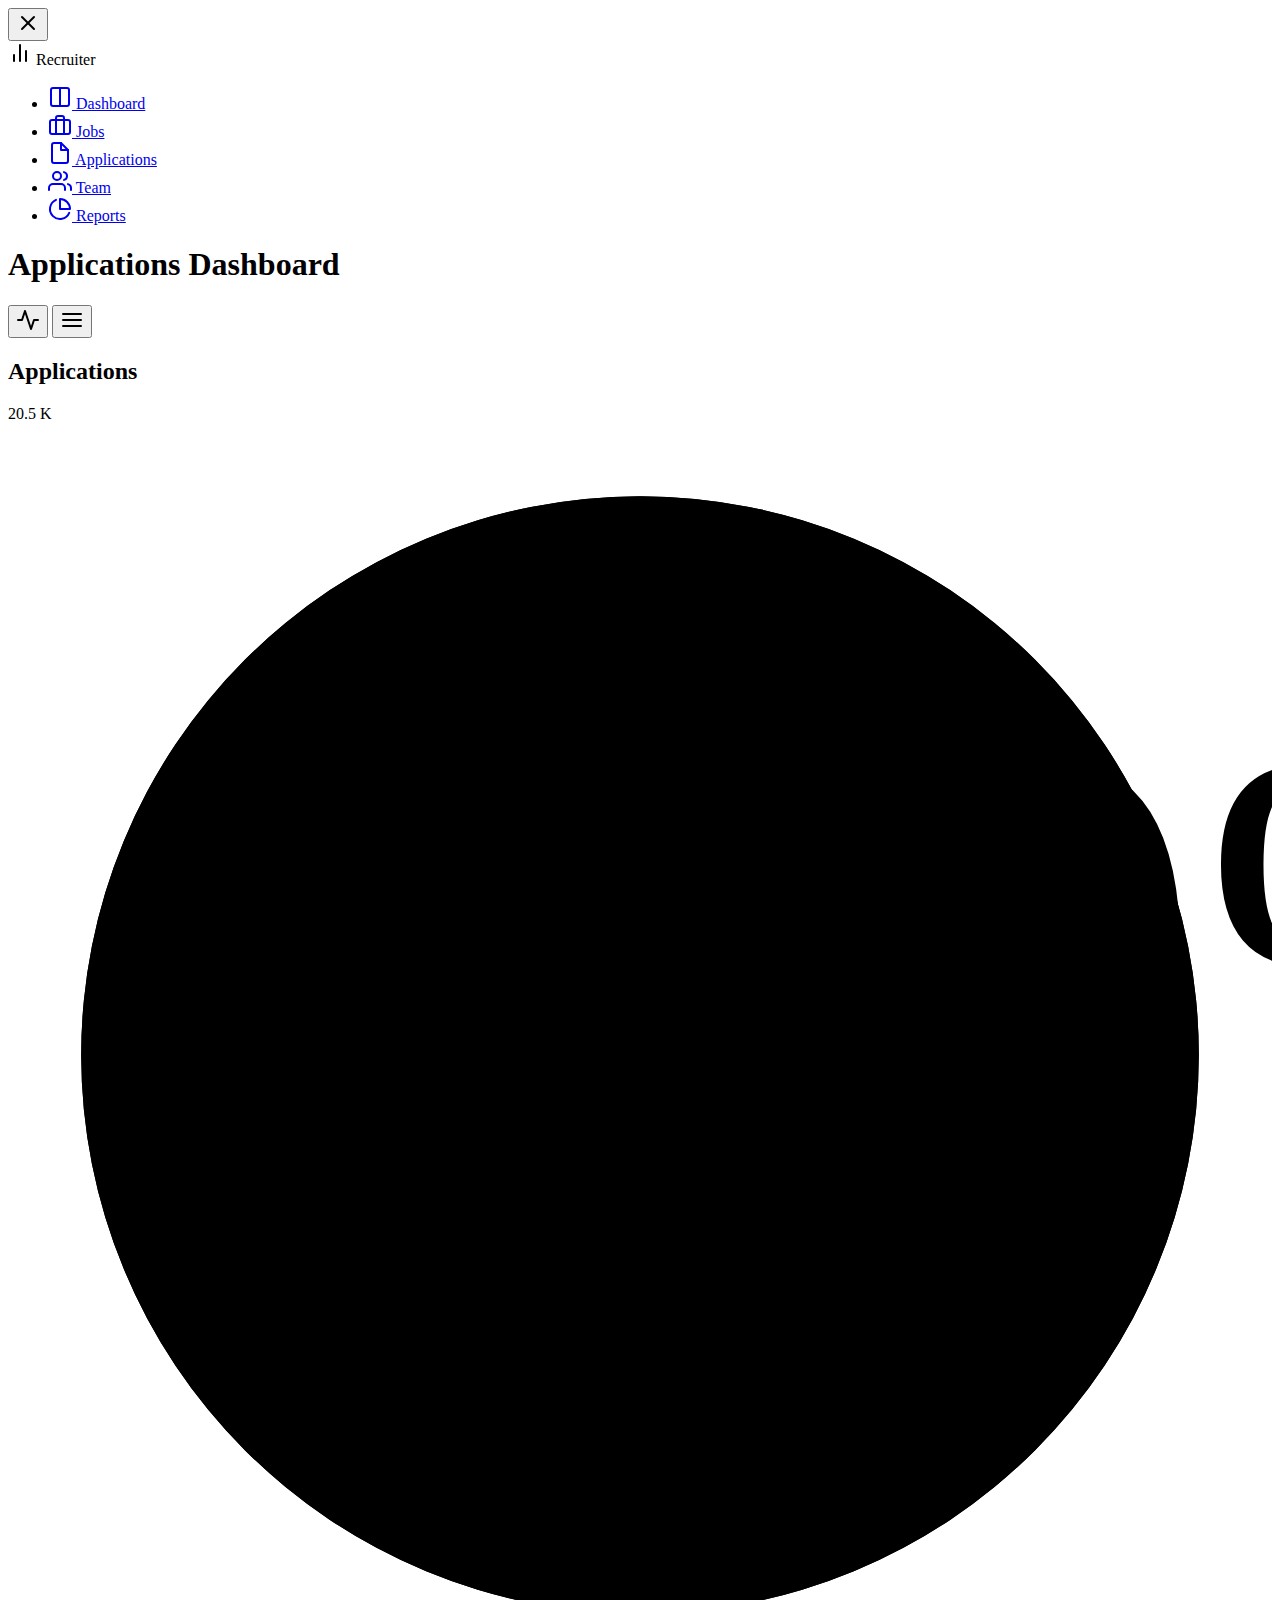
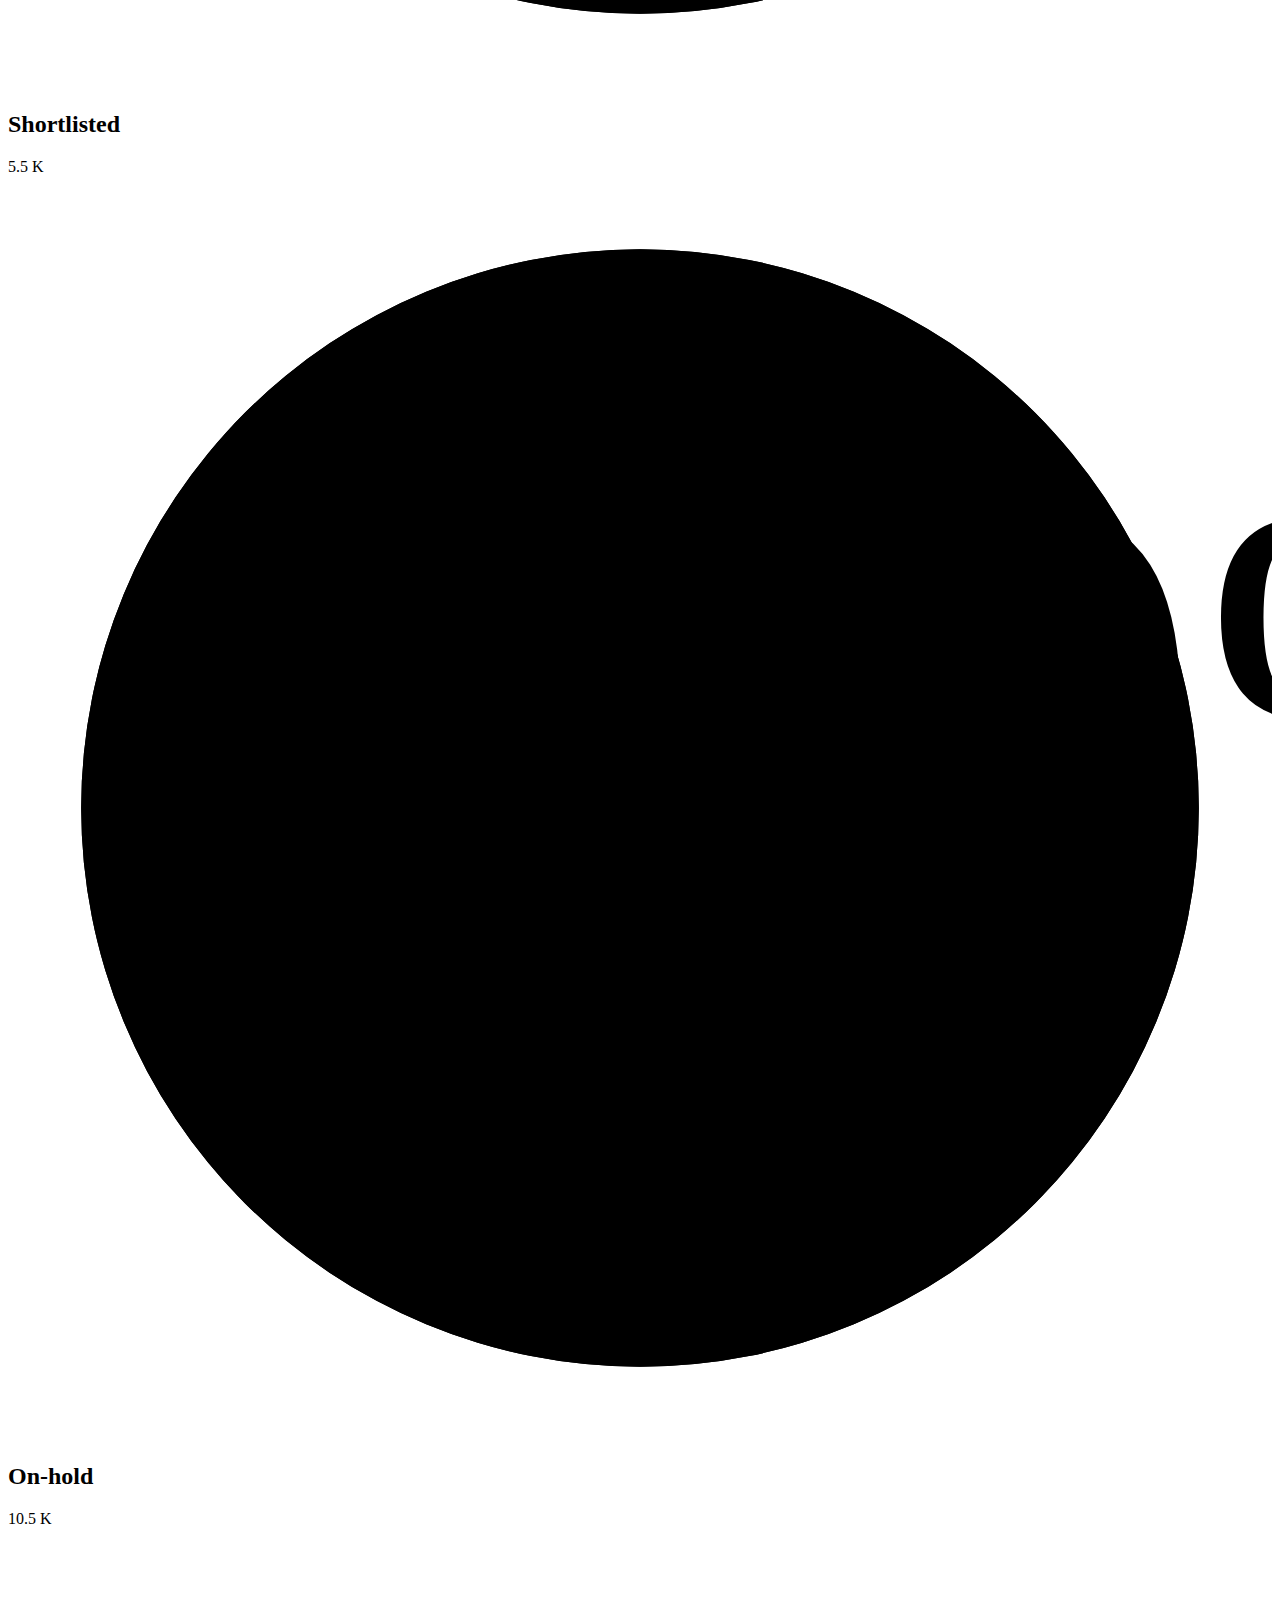
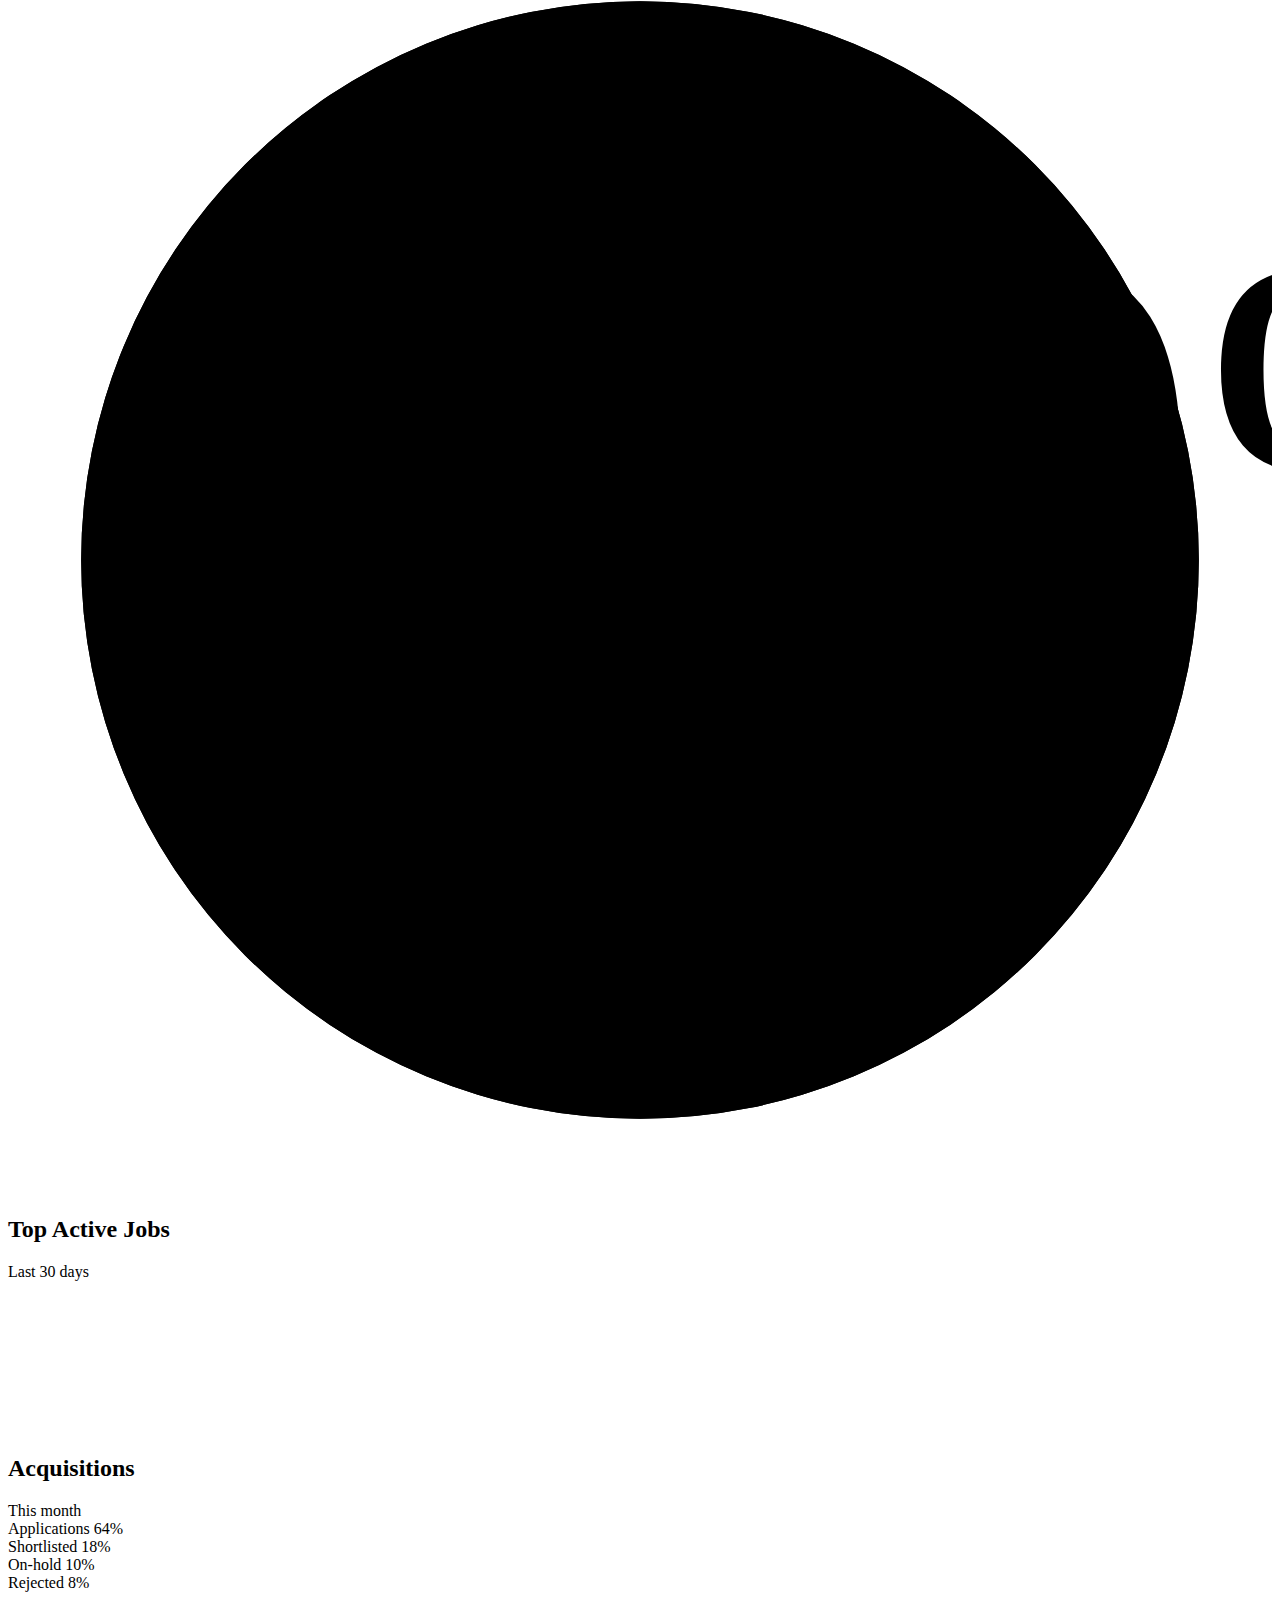
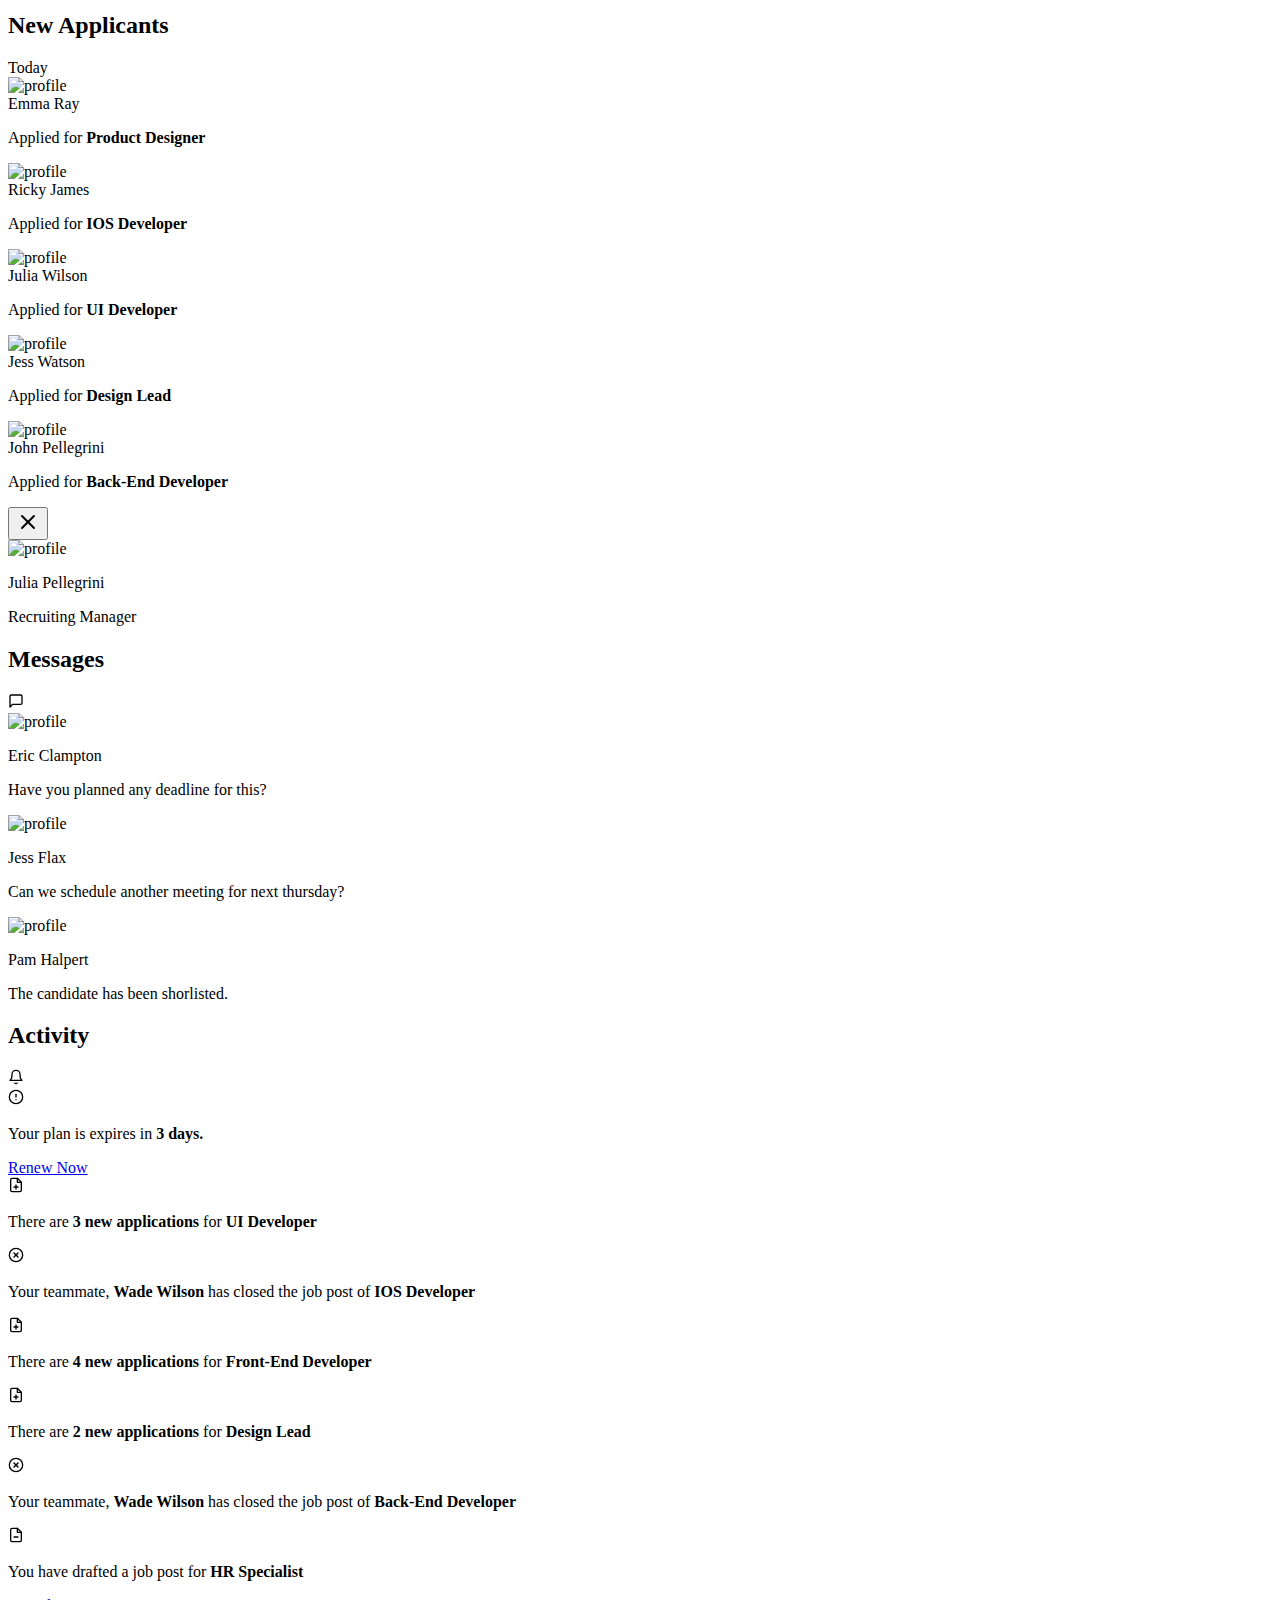
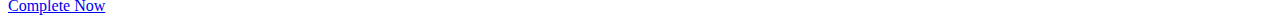
==== src/main/resources/templates/index.html @ bf9ab7d8 "静态测试" ====
<!DOCTYPE html>
<html lang="en" xmlns:th="http://www.w3.org/1999/xhtml">
<head>
  <meta charset="UTF-8">
  <title>CodePen - Job Recruiter Dashboard UI</title>
  <link rel="stylesheet" href="https://cdnjs.cloudflare.com/ajax/libs/normalize/5.0.0/normalize.min.css">
  <link th:href="@{style.css}" rel="stylesheet" type="text/css" />
</head>
<body>
<!-- partial:index.partial.html -->
<div class="app-container">
  <div class="app-left">
    <button class="close-menu">
      <svg xmlns="http://www.w3.org/2000/svg" width="24" height="24" viewBox="0 0 24 24" fill="none" stroke="currentColor" stroke-width="2" stroke-linecap="round" stroke-linejoin="round" class="feather feather-x"><line x1="18" y1="6" x2="6" y2="18"/><line x1="6" y1="6" x2="18" y2="18"/></svg>
    </button>
    <div class="app-logo">
      <svg xmlns="http://www.w3.org/2000/svg" width="24" height="24" viewBox="0 0 24 24" fill="none" stroke="currentColor" stroke-width="2" stroke-linecap="round" stroke-linejoin="round" class="feather feather-bar-chart-2">
        <line x1="18" y1="20" x2="18" y2="10"/>
        <line x1="12" y1="20" x2="12" y2="4"/>
        <line x1="6" y1="20" x2="6" y2="14"/>       </svg>
      <span>Recruiter</span>
    </div>
    <ul class="nav-list">
      <li class="nav-list-item active">
        <a class="nav-list-link" href="#">
          <svg xmlns="http://www.w3.org/2000/svg" width="24" height="24" viewBox="0 0 24 24" fill="none" stroke="currentColor" stroke-width="2" stroke-linecap="round" stroke-linejoin="round" class="feather feather-columns"><path d="M12 3h7a2 2 0 0 1 2 2v14a2 2 0 0 1-2 2h-7m0-18H5a2 2 0 0 0-2 2v14a2 2 0 0 0 2 2h7m0-18v18"/></svg>
          Dashboard
        </a>
      </li>
      <li class="nav-list-item">
        <a class="nav-list-link" href="#">
          <svg xmlns="http://www.w3.org/2000/svg" width="24" height="24" viewBox="0 0 24 24" fill="none" stroke="currentColor" stroke-width="2" stroke-linecap="round" stroke-linejoin="round" class="feather feather-briefcase"><rect x="2" y="7" width="20" height="14" rx="2" ry="2"/><path d="M16 21V5a2 2 0 0 0-2-2h-4a2 2 0 0 0-2 2v16"/></svg>
          Jobs
        </a>
      </li>
      <li class="nav-list-item">
        <a class="nav-list-link" href="#">
          <svg xmlns="http://www.w3.org/2000/svg" width="24" height="24" viewBox="0 0 24 24" fill="none" stroke="currentColor" stroke-width="2" stroke-linecap="round" stroke-linejoin="round" class="feather feather-file"><path d="M13 2H6a2 2 0 0 0-2 2v16a2 2 0 0 0 2 2h12a2 2 0 0 0 2-2V9z"/><polyline points="13 2 13 9 20 9"/></svg>
          Applications
        </a>
      </li>
      <li class="nav-list-item">
        <a class="nav-list-link" href="#">
          <svg xmlns="http://www.w3.org/2000/svg" width="24" height="24" viewBox="0 0 24 24" fill="none" stroke="currentColor" stroke-width="2" stroke-linecap="round" stroke-linejoin="round" class="feather feather-users"><path d="M17 21v-2a4 4 0 0 0-4-4H5a4 4 0 0 0-4 4v2"/><circle cx="9" cy="7" r="4"/><path d="M23 21v-2a4 4 0 0 0-3-3.87"/><path d="M16 3.13a4 4 0 0 1 0 7.75"/></svg>
          Team
        </a>
      </li>
      <li class="nav-list-item">
        <a class="nav-list-link" href="#">
          <svg xmlns="http://www.w3.org/2000/svg" width="24" height="24" viewBox="0 0 24 24" fill="none" stroke="currentColor" stroke-width="2" stroke-linecap="round" stroke-linejoin="round" class="feather feather-pie-chart"><path d="M21.21 15.89A10 10 0 1 1 8 2.83"/><path d="M22 12A10 10 0 0 0 12 2v10z"/></svg>
          Reports
        </a>
      </li>
    </ul>
  </div>
  <div class="app-main">
    <div class="main-header-line">
      <h1>Applications Dashboard</h1>
      <div class="action-buttons">
        <button class="open-right-area">
        <svg xmlns="http://www.w3.org/2000/svg" width="24" height="24" viewBox="0 0 24 24" fill="none" stroke="currentColor" stroke-width="2" stroke-linecap="round" stroke-linejoin="round" class="feather feather-activity"><polyline points="22 12 18 12 15 21 9 3 6 12 2 12"/></svg>
      </button>
      <button class="menu-button">
        <svg xmlns="http://www.w3.org/2000/svg" width="24" height="24" viewBox="0 0 24 24" fill="none" stroke="currentColor" stroke-width="2" stroke-linecap="round" stroke-linejoin="round" class="feather feather-menu"><line x1="3" y1="12" x2="21" y2="12"/><line x1="3" y1="6" x2="21" y2="6"/><line x1="3" y1="18" x2="21" y2="18"/></svg>
      </button>
      </div>
    </div>
    <div class="chart-row three">
      <div class="chart-container-wrapper">
        <div class="chart-container">
          <div class="chart-info-wrapper">
            <h2>Applications</h2>
            <span>20.5 K</span>
          </div>
          <div class="chart-svg">
            <svg viewBox="0 0 36 36" class="circular-chart pink">
      <path class="circle-bg" d="M18 2.0845
          a 15.9155 15.9155 0 0 1 0 31.831
          a 15.9155 15.9155 0 0 1 0 -31.831"></path>
      <path class="circle" stroke-dasharray="30, 100" d="M18 2.0845
          a 15.9155 15.9155 0 0 1 0 31.831
          a 15.9155 15.9155 0 0 1 0 -31.831"></path>
      <text x="18" y="20.35" class="percentage">30%</text>
    </svg>
          </div>
        </div>
      </div>
      <div class="chart-container-wrapper">
        <div class="chart-container">
          <div class="chart-info-wrapper">
            <h2>Shortlisted</h2>
            <span>5.5 K</span>
          </div>
          <div class="chart-svg">
            <svg viewBox="0 0 36 36" class="circular-chart blue">
      <path class="circle-bg" d="M18 2.0845
          a 15.9155 15.9155 0 0 1 0 31.831
          a 15.9155 15.9155 0 0 1 0 -31.831"></path>
      <path class="circle" stroke-dasharray="60, 100" d="M18 2.0845
          a 15.9155 15.9155 0 0 1 0 31.831
          a 15.9155 15.9155 0 0 1 0 -31.831"></path>
      <text x="18" y="20.35" class="percentage">60%</text>
    </svg>
          </div>
        </div>
      </div>
      <div class="chart-container-wrapper">
        <div class="chart-container">
          <div class="chart-info-wrapper">
            <h2>On-hold</h2>
            <span>10.5 K</span>
          </div>
           <div class="chart-svg">
            <svg viewBox="0 0 36 36" class="circular-chart orange">
      <path class="circle-bg" d="M18 2.0845
          a 15.9155 15.9155 0 0 1 0 31.831
          a 15.9155 15.9155 0 0 1 0 -31.831"></path>
      <path class="circle" stroke-dasharray="90, 100" d="M18 2.0845
          a 15.9155 15.9155 0 0 1 0 31.831
          a 15.9155 15.9155 0 0 1 0 -31.831"></path>
      <text x="18" y="20.35" class="percentage">90%</text>
    </svg>
          </div>
        </div>
      </div>
    </div>
    <div class="chart-row two">
      <div class="chart-container-wrapper big">
        <div class="chart-container">
          <div class="chart-container-header">
            <h2>Top Active Jobs</h2>
            <span>Last 30 days</span>
          </div>
          <div class="line-chart">
            <canvas id="chart"></canvas>
          </div>
          <div class="chart-data-details">
            <div class="chart-details-header"></div>
          </div>
        </div>
      </div>
      <div class="chart-container-wrapper small">
        <div class="chart-container">
          <div class="chart-container-header">
            <h2>Acquisitions</h2>
            <span href="#">This month</span>
          </div>
          <div class="acquisitions-bar">
           <span class="bar-progress rejected" style="width:8%;"></span>
            <span class="bar-progress on-hold" style="width:10%;"></span>
            <span class="bar-progress shortlisted" style="width:18%;"></span>
            <span class="bar-progress applications" style="width:64%;"></span>
          </div>
          <div class="progress-bar-info">
            <span class="progress-color applications"></span>
            <span class="progress-type">Applications</span>
            <span class="progress-amount">64%</span>
          </div>
          <div class="progress-bar-info">
            <span class="progress-color shortlisted"></span>
            <span class="progress-type">Shortlisted</span>
            <span class="progress-amount">18%</span>
          </div>
          <div class="progress-bar-info">
            <span class="progress-color on-hold"></span>
            <span class="progress-type">On-hold</span>
            <span class="progress-amount">10%</span>
          </div>
          <div class="progress-bar-info">
            <span class="progress-color rejected"></span>
            <span class="progress-type">Rejected</span>
            <span class="progress-amount">8%</span>
          </div>
        </div>
        <div class="chart-container applicants">
          <div class="chart-container-header">
            <h2>New Applicants</h2>
            <span>Today</span>
          </div>
          <div class="applicant-line">
            <img src="https://images.unsplash.com/photo-1587628604439-3b9a0aa7a163?ixid=MXwxMjA3fDB8MHxzZWFyY2h8MjB8fHdvbWFufGVufDB8fDB8&ixlib=rb-1.2.1&auto=format&fit=crop&w=900&q=60" alt="profile">
            <div class="applicant-info">
              <span>Emma Ray</span>
              <p>Applied for <strong>Product Designer</strong></p>
            </div>
          </div>
          <div class="applicant-line">
            <img src="https://images.unsplash.com/photo-1583195764036-6dc248ac07d9?ixid=MXwxMjA3fDB8MHxwaG90by1wYWdlfHx8fGVufDB8fHw%3D&ixlib=rb-1.2.1&auto=format&fit=crop&w=2555&q=80" alt="profile">
            <div class="applicant-info">
              <span>Ricky James</span>
              <p>Applied for <strong>IOS Developer</strong></p>
            </div>
          </div>
          <div class="applicant-line">
            <img src="https://images.unsplash.com/photo-1450297350677-623de575f31c?ixid=MXwxMjA3fDB8MHxzZWFyY2h8MzV8fHdvbWFufGVufDB8fDB8&ixlib=rb-1.2.1&auto=format&fit=crop&w=900&q=60" alt="profile">
            <div class="applicant-info">
              <span>Julia Wilson</span>
              <p>Applied for <strong>UI Developer</strong></p>
            </div>
          </div>
          <div class="applicant-line">
            <img src="https://images.unsplash.com/photo-1596815064285-45ed8a9c0463?ixid=MXwxMjA3fDB8MHxwaG90by1wYWdlfHx8fGVufDB8fHw%3D&ixlib=rb-1.2.1&auto=format&fit=crop&w=1215&q=80" alt="profile">
            <div class="applicant-info">
              <span>Jess Watson</span>
              <p>Applied for <strong>Design Lead</strong></p>
            </div>
          </div>
          <div class="applicant-line">
            <img src="https://images.unsplash.com/photo-1543965170-4c01a586684e?ixid=MXwxMjA3fDB8MHxwaG90by1wYWdlfHx8fGVufDB8fHw%3D&ixlib=rb-1.2.1&auto=format&fit=crop&w=2232&q=80" alt="profile">
            <div class="applicant-info">
              <span>John Pellegrini</span>
              <p>Applied for <strong>Back-End Developer</strong></p>
            </div>
          </div>
        </div>
      </div>
    </div>
  </div>
  <div class="app-right">
    <button class="close-right">
      <svg xmlns="http://www.w3.org/2000/svg" width="24" height="24" viewBox="0 0 24 24" fill="none" stroke="currentColor" stroke-width="2" stroke-linecap="round" stroke-linejoin="round" class="feather feather-x"><line x1="18" y1="6" x2="6" y2="18"/><line x1="6" y1="6" x2="18" y2="18"/></svg>
    </button>
    <div class="profile-box">
      <div class="profile-photo-wrapper">
        <img src="https://images.unsplash.com/photo-1551292831-023188e78222?ixid=MXwxMjA3fDB8MHxzZWFyY2h8MTE0fHxwb3J0cmFpdHxlbnwwfDB8MHw%3D&ixlib=rb-1.2.1&auto=format&fit=crop&w=900&q=60" alt="profile">
      </div>
      <p class="profile-text">Julia Pellegrini</p>
       <p class="profile-subtext">Recruiting Manager</p>
    </div>
    <div class="app-right-content">
      <div class="app-right-section">
      <div class="app-right-section-header">
        <h2>Messages</h2>
        <span class="notification-active">
          <svg xmlns="http://www.w3.org/2000/svg" width="16" height="16" viewBox="0 0 24 24" fill="none" stroke="currentColor" stroke-width="2" stroke-linecap="round" stroke-linejoin="round" class="feather feather-message-square"><path d="M21 15a2 2 0 0 1-2 2H7l-4 4V5a2 2 0 0 1 2-2h14a2 2 0 0 1 2 2z"/></svg>
        </span>
      </div>
      <div class="message-line">
        <img src="https://images.unsplash.com/photo-1562159278-1253a58da141?ixid=MXwxMjA3fDB8MHxzZWFyY2h8MzB8fHBvcnRyYWl0JTIwbWFufGVufDB8MHwwfA%3D%3D&ixlib=rb-1.2.1&auto=format&fit=crop&w=900&q=60" alt="profile">
        <div class="message-text-wrapper">
          <p class="message-text">Eric Clampton</p>
          <p class="message-subtext">Have you planned any deadline for this?</p>
        </div>
      </div>
      <div class="message-line">
        <img src="https://images.unsplash.com/photo-1604004555489-723a93d6ce74?ixlib=rb-1.2.1&ixid=MXwxMjA3fDB8MHxwaG90by1wYWdlfHx8fGVufDB8fHw%3D&auto=format&fit=crop&w=934&q=80" alt="profile">
        <div class="message-text-wrapper">
          <p class="message-text">Jess Flax</p>
          <p class="message-subtext">Can we schedule another meeting for next thursday?</p>
        </div>
      </div>
      <div class="message-line">
        <img src="https://images.unsplash.com/photo-1438761681033-6461ffad8d80?ixid=MXwxMjA3fDB8MHxwaG90by1wYWdlfHx8fGVufDB8fHw%3D&ixlib=rb-1.2.1&auto=format&fit=crop&w=2250&q=80" alt="profile">
        <div class="message-text-wrapper">
          <p class="message-text">Pam Halpert</p>
          <p class="message-subtext">The candidate has been shorlisted.</p>
        </div>
      </div>
    </div>
    <div class="app-right-section">
      <div class="app-right-section-header">
        <h2>Activity</h2>
        <span class="notification-active">
          <svg xmlns="http://www.w3.org/2000/svg" width="16" height="16" viewBox="0 0 24 24" fill="none" stroke="currentColor" stroke-width="2" stroke-linecap="round" stroke-linejoin="round" class="feather feather-bell"><path d="M18 8A6 6 0 0 0 6 8c0 7-3 9-3 9h18s-3-2-3-9"/><path d="M13.73 21a2 2 0 0 1-3.46 0"/></svg>
        </span>
      </div>
      <div class="activity-line">
        <span class="activity-icon warning">
          <svg xmlns="http://www.w3.org/2000/svg" width="16" height="16" viewBox="0 0 24 24" fill="none" stroke="currentColor" stroke-width="2" stroke-linecap="round" stroke-linejoin="round" class="feather feather-alert-circle"><circle cx="12" cy="12" r="10"/><line x1="12" y1="8" x2="12" y2="12"/><line x1="12" y1="16" x2="12.01" y2="16"/></svg>
        </span>
        <div class="activity-text-wrapper">
          <p class="activity-text">Your plan is expires in <strong>3 days.</strong></p>
           <a class="activity-link" href="#">Renew Now</a>
        </div>
      </div>
      <div class="activity-line">
        <span class="activity-icon applicant">
          <svg xmlns="http://www.w3.org/2000/svg" width="16" height="16" viewBox="0 0 24 24" fill="none" stroke="currentColor" stroke-width="2" stroke-linecap="round" stroke-linejoin="round" class="feather feather-file-plus"><path d="M14 2H6a2 2 0 0 0-2 2v16a2 2 0 0 0 2 2h12a2 2 0 0 0 2-2V8z"/><polyline points="14 2 14 8 20 8"/><line x1="12" y1="18" x2="12" y2="12"/><line x1="9" y1="15" x2="15" y2="15"/></svg>
        </span>
        <div class="activity-text-wrapper">
          <p class="activity-text">There are <strong>3 new applications</strong> for <strong>UI Developer</strong></p>
        </div>
      </div>
      <div class="activity-line">
        <span class="activity-icon close">
          <svg xmlns="http://www.w3.org/2000/svg" width="16" height="16" viewBox="0 0 24 24" fill="none" stroke="currentColor" stroke-width="2" stroke-linecap="round" stroke-linejoin="round" class="feather feather-x-circle"><circle cx="12" cy="12" r="10"/><line x1="15" y1="9" x2="9" y2="15"/><line x1="9" y1="9" x2="15" y2="15"/></svg>
        </span>
        <div class="activity-text-wrapper">
          <p class="activity-text">Your teammate, <strong>Wade Wilson</strong> has closed the job post of <strong>IOS Developer</strong></p>
        </div>
      </div>
      <div class="activity-line">
        <span class="activity-icon applicant">
          <svg xmlns="http://www.w3.org/2000/svg" width="16" height="16" viewBox="0 0 24 24" fill="none" stroke="currentColor" stroke-width="2" stroke-linecap="round" stroke-linejoin="round" class="feather feather-file-plus"><path d="M14 2H6a2 2 0 0 0-2 2v16a2 2 0 0 0 2 2h12a2 2 0 0 0 2-2V8z"/><polyline points="14 2 14 8 20 8"/><line x1="12" y1="18" x2="12" y2="12"/><line x1="9" y1="15" x2="15" y2="15"/></svg>
        </span>
        <div class="activity-text-wrapper">
          <p class="activity-text">There are <strong>4 new applications</strong> for <strong>Front-End Developer</strong></p>
        </div>
      </div>
      <div class="activity-line">
        <span class="activity-icon applicant">
          <svg xmlns="http://www.w3.org/2000/svg" width="16" height="16" viewBox="0 0 24 24" fill="none" stroke="currentColor" stroke-width="2" stroke-linecap="round" stroke-linejoin="round" class="feather feather-file-plus"><path d="M14 2H6a2 2 0 0 0-2 2v16a2 2 0 0 0 2 2h12a2 2 0 0 0 2-2V8z"/><polyline points="14 2 14 8 20 8"/><line x1="12" y1="18" x2="12" y2="12"/><line x1="9" y1="15" x2="15" y2="15"/></svg>
        </span>
        <div class="activity-text-wrapper">
          <p class="activity-text">There are <strong>2 new applications</strong> for <strong>Design Lead</strong></p>
        </div>
      </div>
      <div class="activity-line">
        <span class="activity-icon close">
          <svg xmlns="http://www.w3.org/2000/svg" width="16" height="16" viewBox="0 0 24 24" fill="none" stroke="currentColor" stroke-width="2" stroke-linecap="round" stroke-linejoin="round" class="feather feather-x-circle"><circle cx="12" cy="12" r="10"/><line x1="15" y1="9" x2="9" y2="15"/><line x1="9" y1="9" x2="15" y2="15"/></svg>
        </span>
        <div class="activity-text-wrapper">
          <p class="activity-text">Your teammate, <strong>Wade Wilson</strong> has closed the job post of <strong>Back-End Developer</strong></p>
        </div>
      </div>
      <div class="activity-line">
        <span class="activity-icon draft">
          <svg xmlns="http://www.w3.org/2000/svg" width="16" height="16" viewBox="0 0 24 24" fill="none" stroke="currentColor" stroke-width="2" stroke-linecap="round" stroke-linejoin="round" class="feather feather-file-minus"><path d="M14 2H6a2 2 0 0 0-2 2v16a2 2 0 0 0 2 2h12a2 2 0 0 0 2-2V8z"/><polyline points="14 2 14 8 20 8"/><line x1="9" y1="15" x2="15" y2="15"/></svg>
        </span>
        <div class="activity-text-wrapper">
          <p class="activity-text">You have drafted a job post for <strong>HR Specialist</strong></p>
          <a href="#" class="activity-link">Complete Now</a>
        </div>
      </div>
    </div>
    </div>
  </div>
</div>
<!-- partial -->
  <script src='https://cdnjs.cloudflare.com/ajax/libs/Chart.js/2.9.4/Chart.min.js'></script>
  <script type="text/javascript"  th:src="@{script.js}"></script>


</body>
</html>
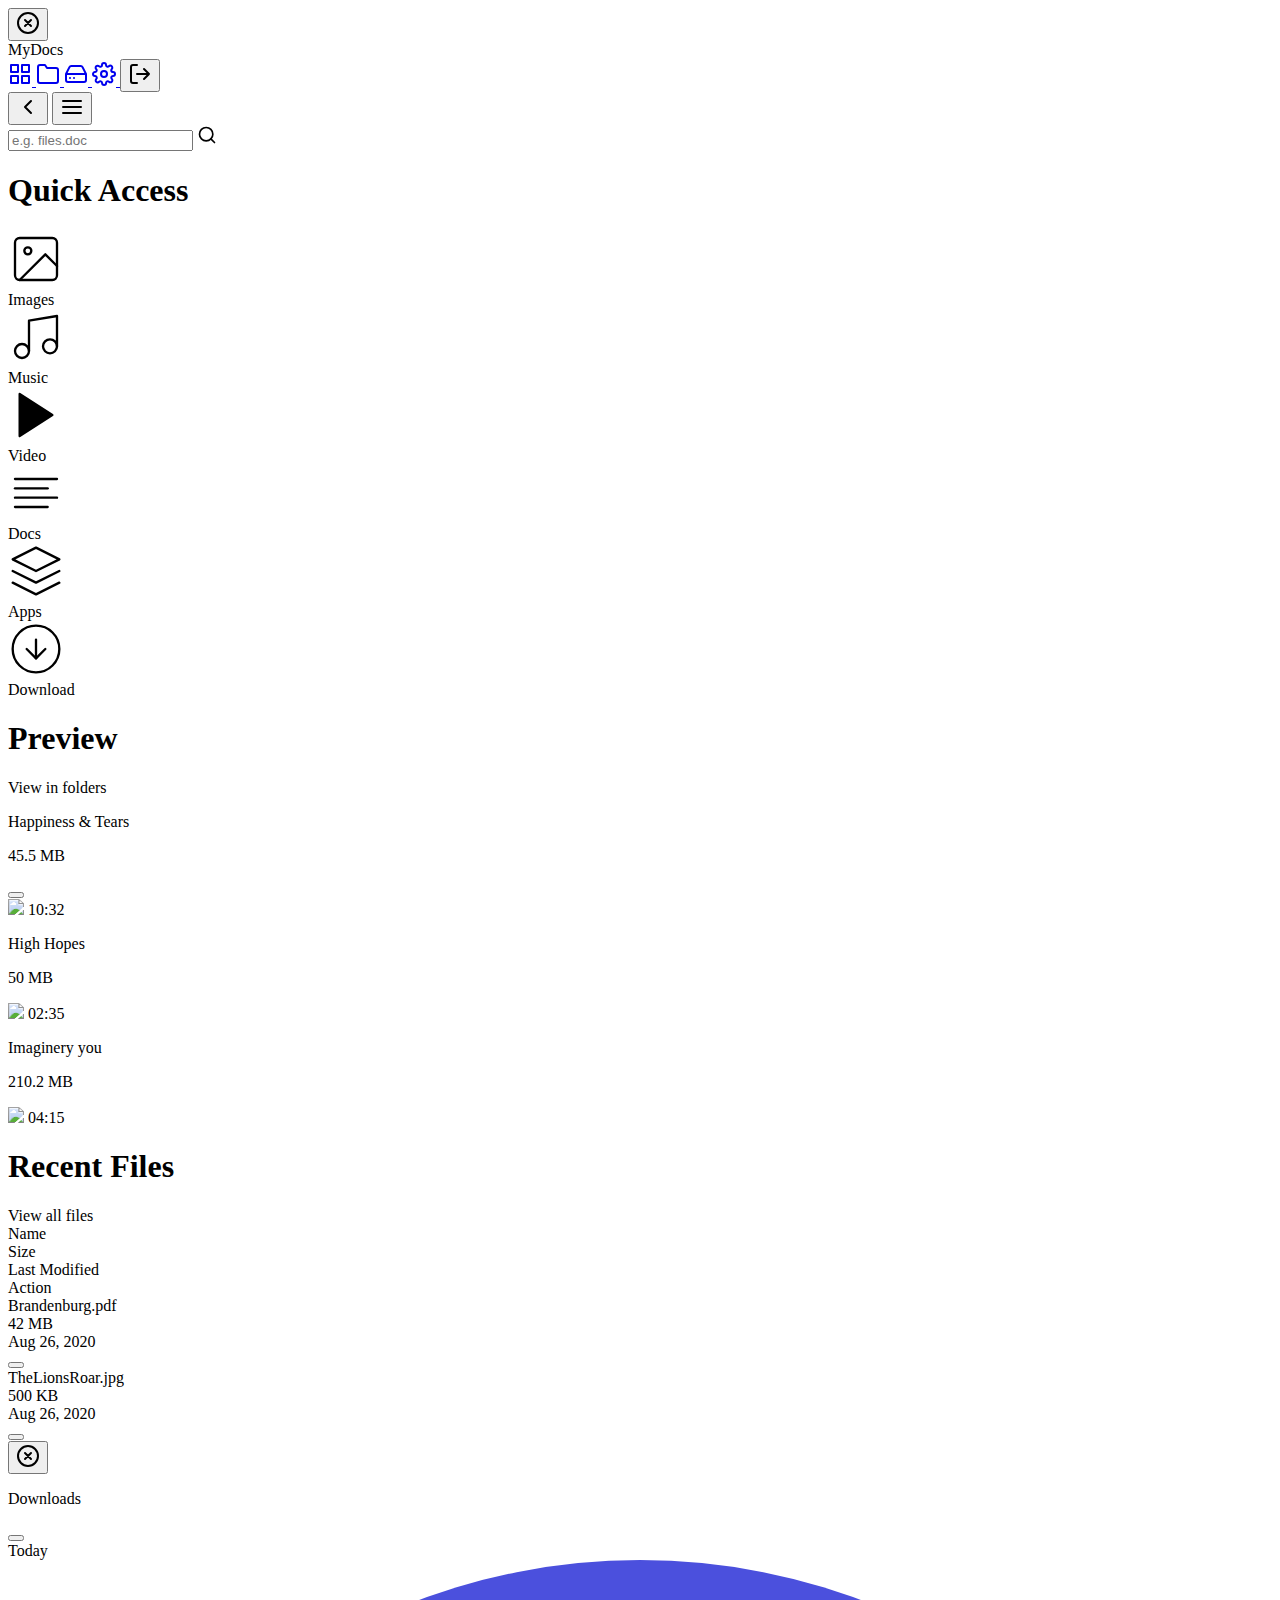
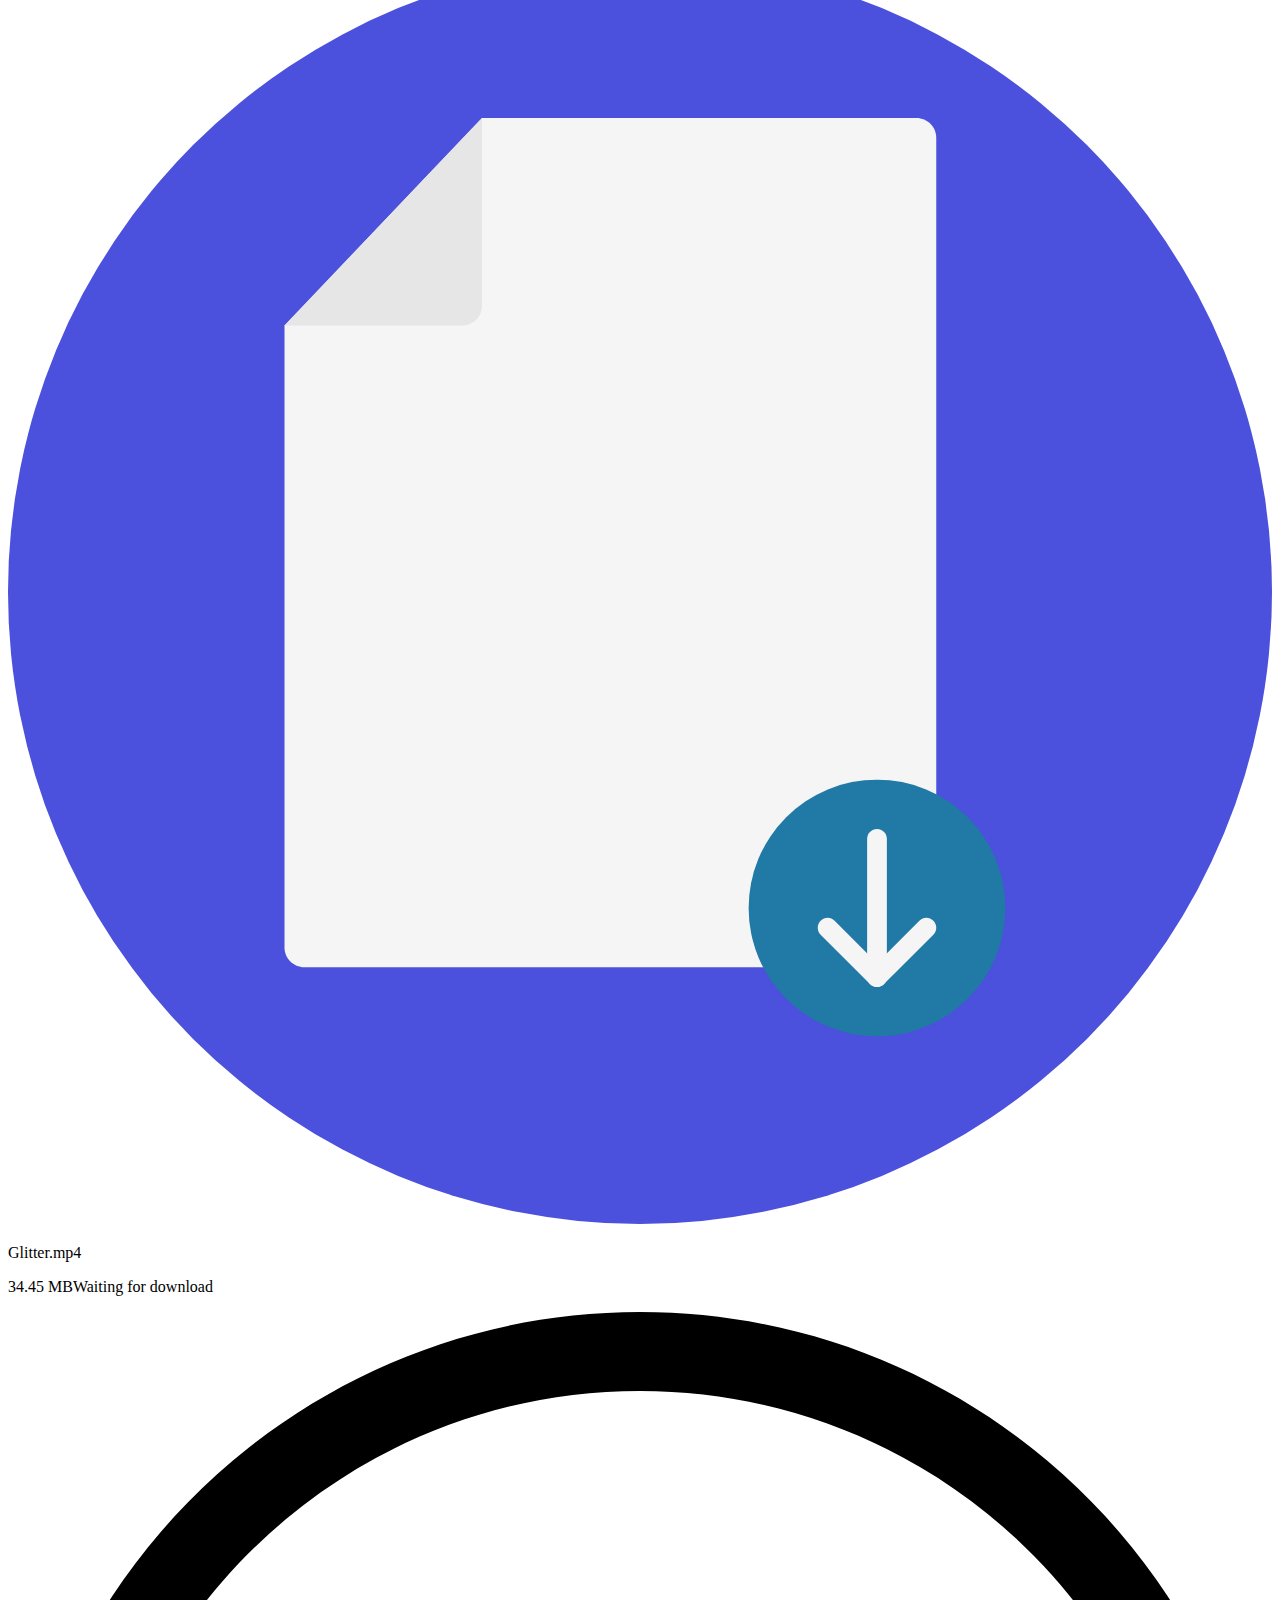
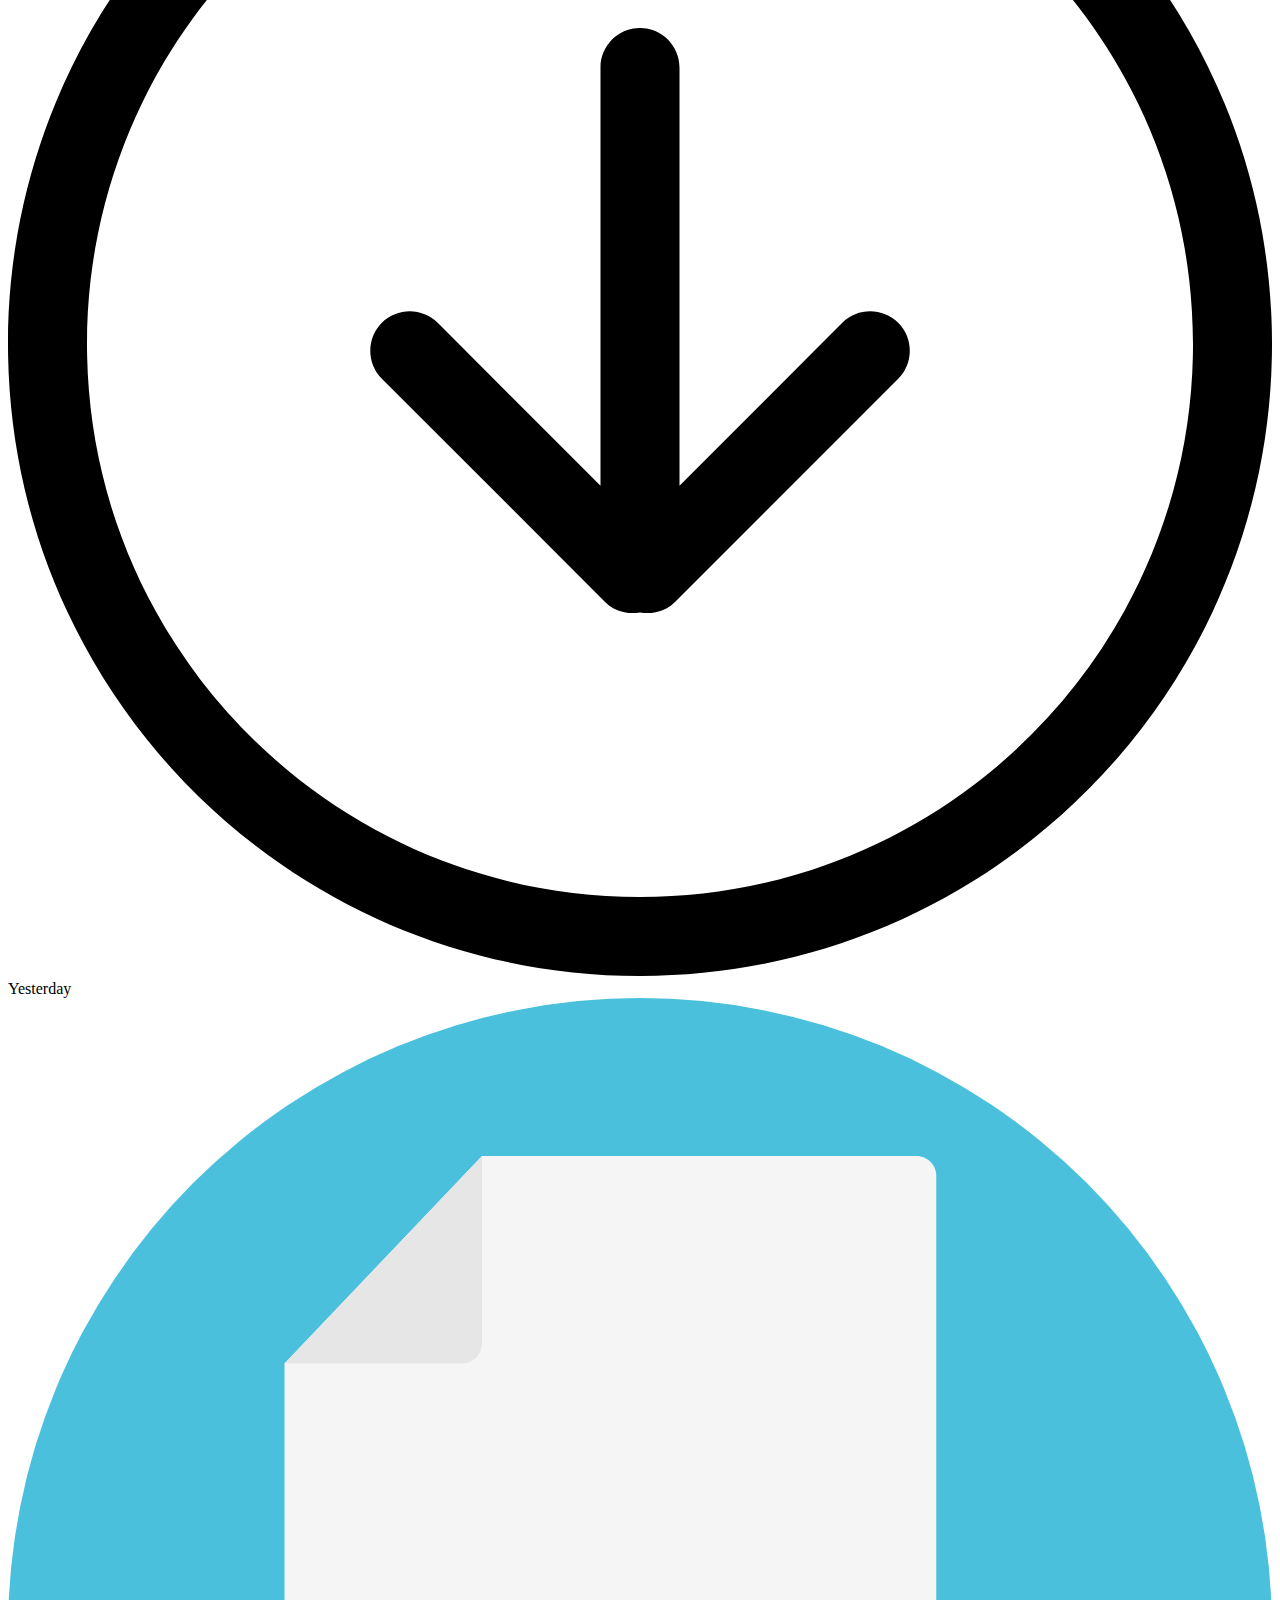
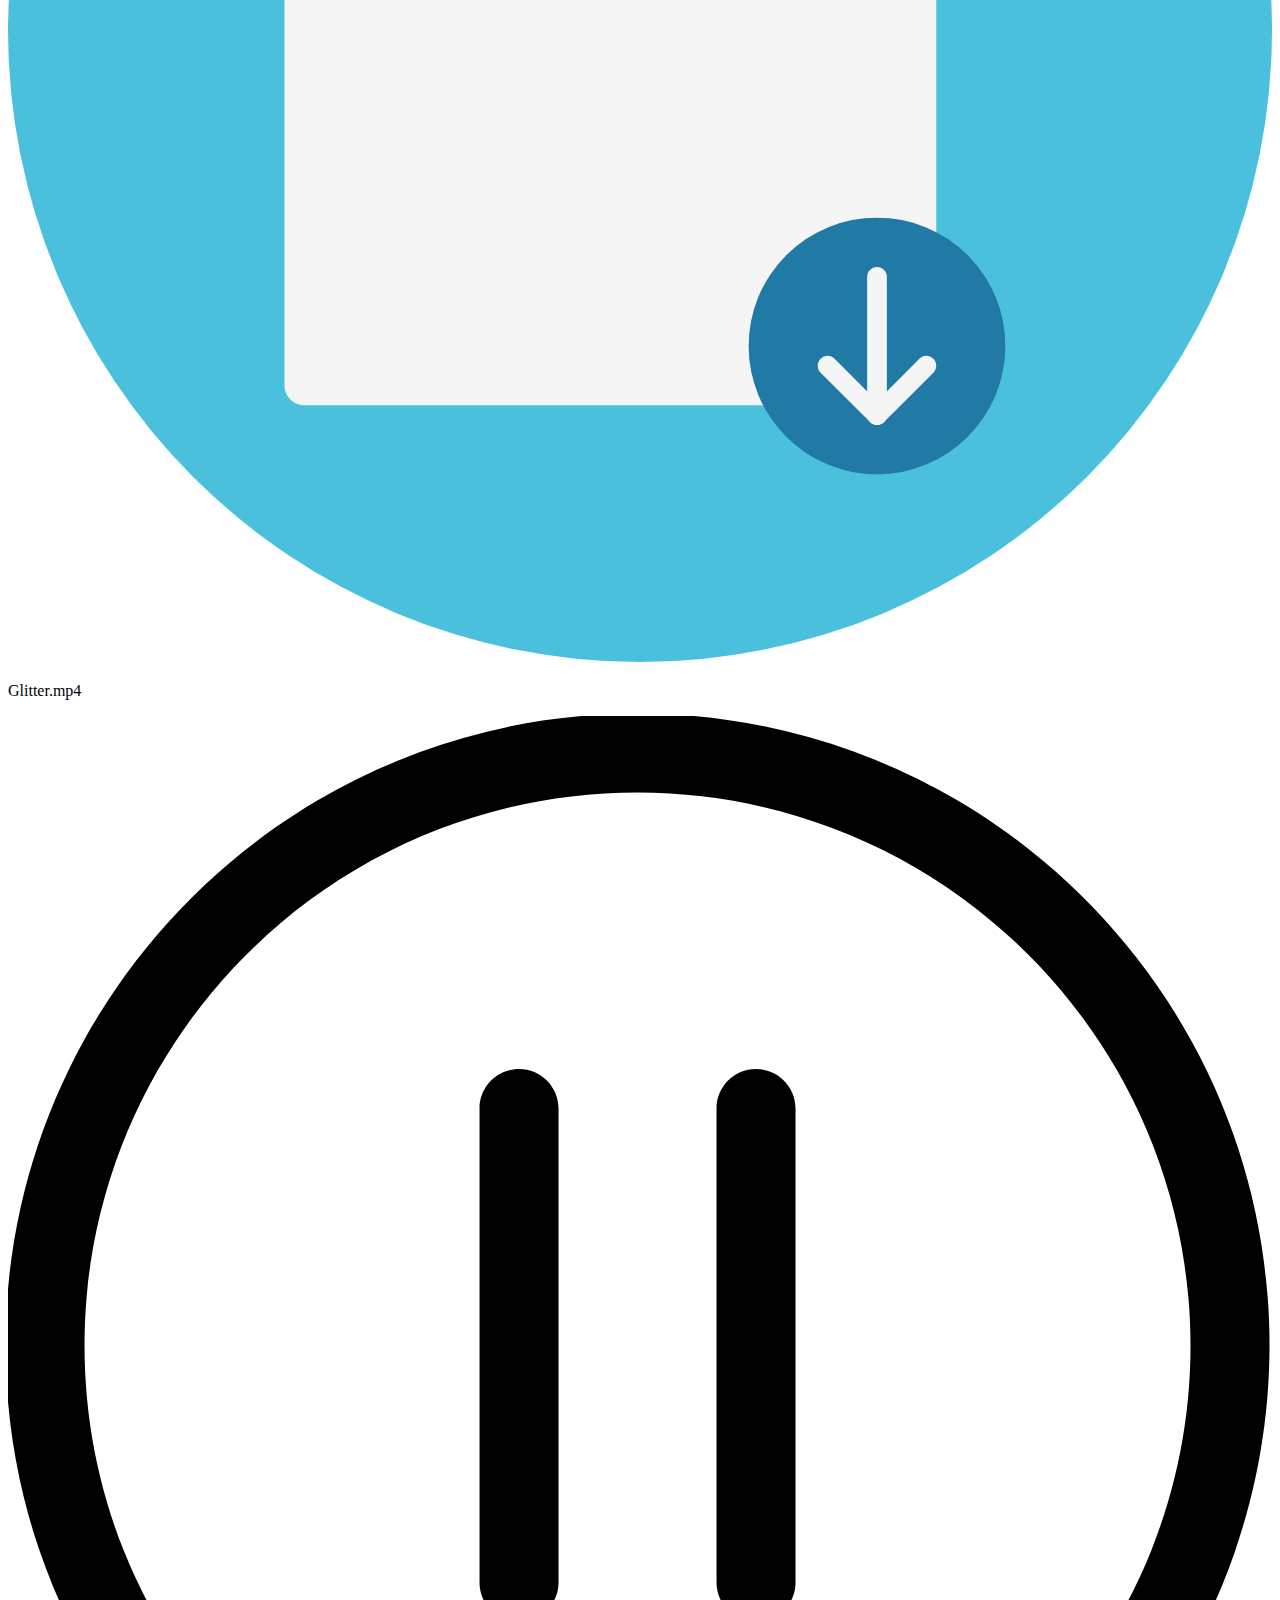
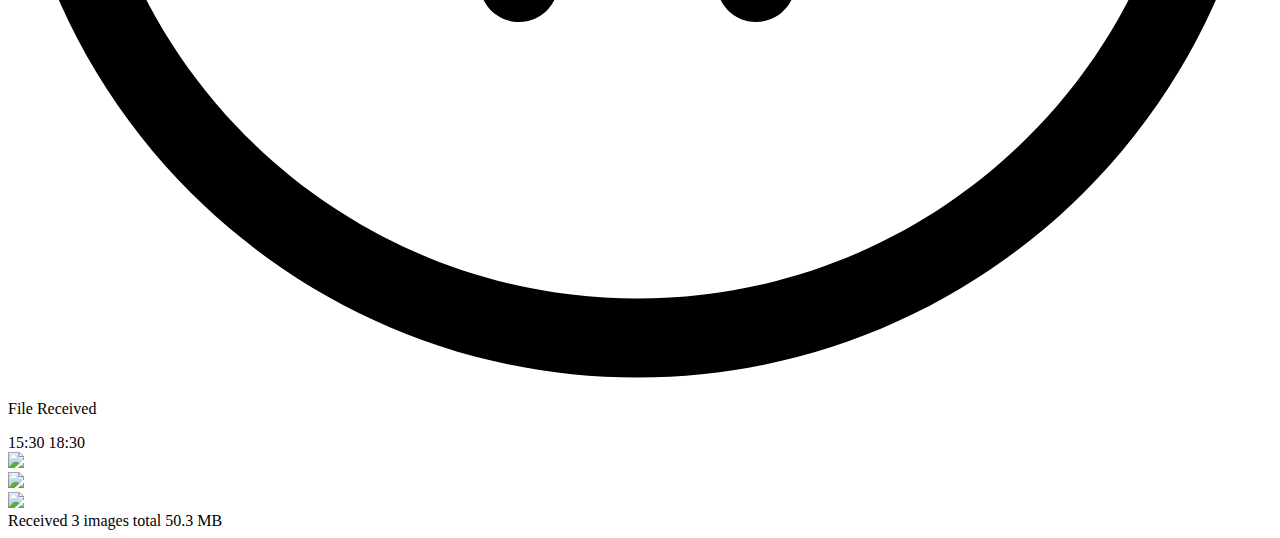
==== commit a11b71a5: "静态测试" ====
--- a/src/main/resources/templates/index.html
+++ b/src/main/resources/templates/index.html
@@ -3,331 +3,320 @@
 <head>
   <meta charset="UTF-8">
   <title>CodePen - Job Recruiter Dashboard UI</title>
-  <link rel="stylesheet" href="https://cdnjs.cloudflare.com/ajax/libs/normalize/5.0.0/normalize.min.css">
+  <link th:href="@{css/normalize.css}" rel="stylesheet" type="text/css" />
   <link th:href="@{style.css}" rel="stylesheet" type="text/css" />
+  <meta name="viewport" content="width=device-width, initial-scale=1" />
 </head>
 <body>
 <!-- partial:index.partial.html -->
 <div class="app-container">
-  <div class="app-left">
-    <button class="close-menu">
-      <svg xmlns="http://www.w3.org/2000/svg" width="24" height="24" viewBox="0 0 24 24" fill="none" stroke="currentColor" stroke-width="2" stroke-linecap="round" stroke-linejoin="round" class="feather feather-x"><line x1="18" y1="6" x2="6" y2="18"/><line x1="6" y1="6" x2="18" y2="18"/></svg>
-    </button>
-    <div class="app-logo">
-      <svg xmlns="http://www.w3.org/2000/svg" width="24" height="24" viewBox="0 0 24 24" fill="none" stroke="currentColor" stroke-width="2" stroke-linecap="round" stroke-linejoin="round" class="feather feather-bar-chart-2">
-        <line x1="18" y1="20" x2="18" y2="10"/>
-        <line x1="12" y1="20" x2="12" y2="4"/>
-        <line x1="6" y1="20" x2="6" y2="14"/>       </svg>
-      <span>Recruiter</span>
-    </div>
-    <ul class="nav-list">
-      <li class="nav-list-item active">
-        <a class="nav-list-link" href="#">
-          <svg xmlns="http://www.w3.org/2000/svg" width="24" height="24" viewBox="0 0 24 24" fill="none" stroke="currentColor" stroke-width="2" stroke-linecap="round" stroke-linejoin="round" class="feather feather-columns"><path d="M12 3h7a2 2 0 0 1 2 2v14a2 2 0 0 1-2 2h-7m0-18H5a2 2 0 0 0-2 2v14a2 2 0 0 0 2 2h7m0-18v18"/></svg>
-          Dashboard
+  <div class="left-area">
+    <button class="btn-close-left">
+      <svg xmlns="http://www.w3.org/2000/svg" width="24" height="24" fill="none" stroke="currentColor" stroke-linecap="round" stroke-linejoin="round" stroke-width="2" class="feather feather-x-circle" viewBox="0 0 24 24">
+        <defs/>
+        <circle cx="12" cy="12" r="10"/>
+        <path d="M15 9l-6 6M9 9l6 6"/>
+      </svg>
+    </button>
+    <div class="app-name">MyDocs</div>
+    <a href="#" class="item-link active" id="pageLink">
+      <svg xmlns="http://www.w3.org/2000/svg" width="24" height="24" fill="none" stroke="currentColor" stroke-linecap="round" stroke-linejoin="round" stroke-width="2" class="feather feather-grid" viewBox="0 0 24 24">
+        <defs />
+        <path d="M3 3h7v7H3zM14 3h7v7h-7zM14 14h7v7h-7zM3 14h7v7H3z" />
+      </svg>
+    </a>
+    <a href="#" class="item-link" id="pageLink1">
+      <svg xmlns="http://www.w3.org/2000/svg" width="24" height="24" fill="none" stroke="currentColor" stroke-linecap="round" stroke-linejoin="round" stroke-width="2" class="feather feather-folder" viewBox="0 0 24 24">
+        <defs />
+        <path d="M22 19a2 2 0 01-2 2H4a2 2 0 01-2-2V5a2 2 0 012-2h5l2 3h9a2 2 0 012 2z" />
+      </svg>
+    </a>
+    <a href="#" class="item-link" id="pageLink2">
+      <svg xmlns="http://www.w3.org/2000/svg" width="24" height="24" fill="none" stroke="currentColor" stroke-linecap="round" stroke-linejoin="round" stroke-width="2" class="feather feather-hard-drive" viewBox="0 0 24 24">
+        <defs />
+        <path d="M22 12H2M5.45 5.11L2 12v6a2 2 0 002 2h16a2 2 0 002-2v-6l-3.45-6.89A2 2 0 0016.76 4H7.24a2 2 0 00-1.79 1.11zM6 16h.01M10 16h.01" />
+      </svg>
+    </a>
+    <a href="#" class="item-link" id="pageLink3">
+      <svg xmlns="http://www.w3.org/2000/svg" width="24" height="24" fill="none" stroke="currentColor" stroke-linecap="round" stroke-linejoin="round" stroke-width="2" class="feather feather-settings" viewBox="0 0 24 24">
+        <defs />
+        <circle cx="12" cy="12" r="3" />
+        <path d="M19.4 15a1.65 1.65 0 00.33 1.82l.06.06a2 2 0 010 2.83 2 2 0 01-2.83 0l-.06-.06a1.65 1.65 0 00-1.82-.33 1.65 1.65 0 00-1 1.51V21a2 2 0 01-2 2 2 2 0 01-2-2v-.09A1.65 1.65 0 009 19.4a1.65 1.65 0 00-1.82.33l-.06.06a2 2 0 01-2.83 0 2 2 0 010-2.83l.06-.06a1.65 1.65 0 00.33-1.82 1.65 1.65 0 00-1.51-1H3a2 2 0 01-2-2 2 2 0 012-2h.09A1.65 1.65 0 004.6 9a1.65 1.65 0 00-.33-1.82l-.06-.06a2 2 0 010-2.83 2 2 0 012.83 0l.06.06a1.65 1.65 0 001.82.33H9a1.65 1.65 0 001-1.51V3a2 2 0 012-2 2 2 0 012 2v.09a1.65 1.65 0 001 1.51 1.65 1.65 0 001.82-.33l.06-.06a2 2 0 012.83 0 2 2 0 010 2.83l-.06.06a1.65 1.65 0 00-.33 1.82V9a1.65 1.65 0 001.51 1H21a2 2 0 012 2 2 2 0 01-2 2h-.09a1.65 1.65 0 00-1.51 1z" />
+      </svg>
+    </a>
+    <button class="btn-logout">
+      <svg xmlns="http://www.w3.org/2000/svg" width="24" height="24" fill="none" stroke="currentColor" stroke-linecap="round" stroke-linejoin="round" stroke-width="2" class="feather feather-log-out" viewBox="0 0 24 24">
+        <defs/>
+        <path d="M9 21H5a2 2 0 01-2-2V5a2 2 0 012-2h4M16 17l5-5-5-5M21 12H9"/>
+      </svg>
+    </button>
+  </div>
+  <div class="main-area">
+    <button class="btn-show-right-area">
+      <svg xmlns="http://www.w3.org/2000/svg" width="24" height="24" viewBox="0 0 24 24" fill="none" stroke="currentColor" stroke-width="2" stroke-linecap="round" stroke-linejoin="round" class="feather feather-chevron-left"><polyline points="15 18 9 12 15 6"/></svg>
+    </button>
+    <button class="btn-show-left-area">
+      <svg xmlns="http://www.w3.org/2000/svg" width="24" height="24" viewBox="0 0 24 24" fill="none" stroke="currentColor" stroke-width="2" stroke-linecap="round" stroke-linejoin="round"><line x1="3" y1="12" x2="21" y2="12"/><line x1="3" y1="6" x2="21" y2="6"/><line x1="3" y1="18" x2="21" y2="18"/></svg>
+    </button>
+    <div class="main-area-header">
+      <div class="search-wrapper" id="searchLine">
+        <input class="search-input" type="text" placeholder="e.g. files.doc">
+        <svg xmlns="http://www.w3.org/2000/svg" width="20" height="20" fill="none" stroke="currentColor" stroke-linecap="round" stroke-linejoin="round" stroke-width="2" class="feather feather-search" viewBox="0 0 24 24">
+          <defs/>
+          <circle cx="11" cy="11" r="8"/>
+          <path d="M21 21l-4.35-4.35"/>
+        </svg>
+      </div>
+    </div>
+    <section class="content-section">
+      <h1 class="section-header">Quick Access</h1>
+      <div class="access-links">
+        <div class="access-link-wrapper">
+          <div class="access-icon">
+            <svg xmlns="http://www.w3.org/2000/svg" width="56" height="56" viewBox="0 0 24 24" fill="none" stroke="currentColor" stroke-width="1" stroke-linecap="round" stroke-linejoin="round" class="feather feather-image">
+              <rect x="3" y="3" width="18" height="18" rx="2" ry="2"/>
+              <circle cx="8.5" cy="8.5" r="1.5"/>
+              <polyline points="21 15 16 10 5 21"/>
+            </svg>
+          </div>
+          <span class="access-text">Images</span>
+        </div>
+        <div class="access-link-wrapper">
+          <div class="access-icon">
+            <svg xmlns="http://www.w3.org/2000/svg" width="56" height="56" viewBox="0 0 24 24" fill="none" stroke="currentColor" stroke-width="1" stroke-linecap="round" stroke-linejoin="round" class="feather feather-music">
+              <path d="M9 18V5l12-2v13"/>
+              <circle cx="6" cy="18" r="3"/>                   <circle cx="18" cy="16" r="3"/>
+            </svg>
+          </div>
+          <span class="access-text">Music</span>
+        </div>
+        <div class="access-link-wrapper">
+          <div class="access-icon">
+            <svg xmlns="http://www.w3.org/2000/svg" width="56" height="56" viewBox="0 0 24 24" fill="currentColor" stroke="currentColor" stroke-width="1" stroke-linecap="round" stroke-linejoin="round" class="feather feather-play">
+              <polygon points="5 3 19 12 5 21 5 3"/>
+            </svg>
+          </div>
+          <span class="access-text">Video</span>
+        </div>
+        <div class="access-link-wrapper">
+          <div class="access-icon">
+            <svg xmlns="http://www.w3.org/2000/svg" width="56" height="56" viewBox="0 0 24 24" fill="none" stroke="currentColor" stroke-width="1" stroke-linecap="round" stroke-linejoin="round" class="feather feather-align-left">
+              <line x1="17" y1="10" x2="3" y2="10"/>
+              <line x1="21" y1="6" x2="3" y2="6"/>
+              <line x1="21" y1="14" x2="3" y2="14"/>
+              <line x1="17" y1="18" x2="3" y2="18"/>
+            </svg>
+          </div>
+          <span class="access-text">Docs</span>
+        </div>
+        <div class="access-link-wrapper">
+          <div class="access-icon">
+            <svg xmlns="http://www.w3.org/2000/svg" width="56" height="56" viewBox="0 0 24 24" fill="none" stroke="currentColor" stroke-width="1" stroke-linecap="round" stroke-linejoin="round" class="feather feather-layers">
+              <polygon points="12 2 2 7 12 12 22 7 12 2"/>
+              <polyline points="2 17 12 22 22 17"/>
+              <polyline points="2 12 12 17 22 12"/>
+            </svg>
+          </div>
+          <span class="access-text">Apps</span>
+        </div>
+        <div class="access-link-wrapper">
+          <div class="access-icon">
+            <svg xmlns="http://www.w3.org/2000/svg" width="56" height="56" viewBox="0 0 24 24" fill="none" stroke="currentColor" stroke-width="1" stroke-linecap="round" stroke-linejoin="round" class="feather feather-arrow-down-circle">
+              <circle cx="12" cy="12" r="10"/>
+              <polyline points="8 12 12 16 16 12"/>
+              <line x1="12" y1="8" x2="12" y2="16"/>
+            </svg>
+          </div>
+          <span class="access-text">Download</span>
+        </div>
+      </div>
+    </section>
+    <section class="content-section">
+      <div class="section-header-wrapper">
+        <h1 class="section-header">Preview</h1>
+        <a class="section-header-link">
+          View in folders
         </a>
-      </li>
-      <li class="nav-list-item">
-        <a class="nav-list-link" href="#">
-          <svg xmlns="http://www.w3.org/2000/svg" width="24" height="24" viewBox="0 0 24 24" fill="none" stroke="currentColor" stroke-width="2" stroke-linecap="round" stroke-linejoin="round" class="feather feather-briefcase"><rect x="2" y="7" width="20" height="14" rx="2" ry="2"/><path d="M16 21V5a2 2 0 0 0-2-2h-4a2 2 0 0 0-2 2v16"/></svg>
-          Jobs
+      </div>
+      <div class="content-section-line">
+        <div class="section-part left">
+          <a class="image-wrapper">
+            <div class="image-overlay">
+              <div class="video-info">
+                <div class="video-info-text">
+                  <p class="video-name medium">Happiness & Tears</p>
+                  <p class="video-subtext medium">45.5 MB</p>
+                </div>
+                <button class="btn-play"></button>
+              </div>
+            </div>
+            <img src="https://images.unsplash.com/photo-1492691527719-9d1e07e534b4?ixlib=rb-1.2.1&ixid=eyJhcHBfaWQiOjEyMDd9&auto=format&fit=crop&w=2251&q=80" />
+            <span class="video-time">10:32</span>
+          </a>
+        </div>
+        <div class="section-part right">
+          <div class="content-part-line">
+            <a class="image-wrapper">
+              <div class="image-overlay">
+                <div class="video-info">
+                  <div class="video-info-text">
+                    <p class="video-name tiny">High Hopes</p>
+                    <p class="video-subtext tiny">50 MB</p>
+                  </div>
+                </div>
+              </div>
+              <img src="https://images.unsplash.com/photo-1515552726023-7125c8d07fb3?ixlib=rb-1.2.1&ixid=eyJhcHBfaWQiOjEyMDd9&auto=format&fit=crop&w=2167&q=80" />
+              <span class="video-time">02:35</span>
+            </a>
+            <a class="image-wrapper">
+              <div class="image-overlay">
+                <div class="video-info">
+                  <div class="video-info-text">
+                    <p class="video-name tiny">Imaginery you</p>
+                    <p class="video-subtext tiny">210.2 MB</p>
+                  </div>
+                </div>
+              </div>
+              <img src="https://images.unsplash.com/photo-1542359649-31e03cd4d909?ixlib=rb-1.2.1&ixid=eyJhcHBfaWQiOjEyMDd9&auto=format&fit=crop&w=2167&q=80" />
+              <span class="video-time">04:15</span>
+            </a>
+          </div>
+        </div>
+      </div>
+    </section>
+    <section class="content-section">
+      <div class="section-header-wrapper">
+        <h1 class="section-header">Recent Files</h1>
+        <a class="section-header-link">
+          View all files
         </a>
-      </li>
-      <li class="nav-list-item">
-        <a class="nav-list-link" href="#">
-          <svg xmlns="http://www.w3.org/2000/svg" width="24" height="24" viewBox="0 0 24 24" fill="none" stroke="currentColor" stroke-width="2" stroke-linecap="round" stroke-linejoin="round" class="feather feather-file"><path d="M13 2H6a2 2 0 0 0-2 2v16a2 2 0 0 0 2 2h12a2 2 0 0 0 2-2V9z"/><polyline points="13 2 13 9 20 9"/></svg>
-          Applications
-        </a>
-      </li>
-      <li class="nav-list-item">
-        <a class="nav-list-link" href="#">
-          <svg xmlns="http://www.w3.org/2000/svg" width="24" height="24" viewBox="0 0 24 24" fill="none" stroke="currentColor" stroke-width="2" stroke-linecap="round" stroke-linejoin="round" class="feather feather-users"><path d="M17 21v-2a4 4 0 0 0-4-4H5a4 4 0 0 0-4 4v2"/><circle cx="9" cy="7" r="4"/><path d="M23 21v-2a4 4 0 0 0-3-3.87"/><path d="M16 3.13a4 4 0 0 1 0 7.75"/></svg>
-          Team
-        </a>
-      </li>
-      <li class="nav-list-item">
-        <a class="nav-list-link" href="#">
-          <svg xmlns="http://www.w3.org/2000/svg" width="24" height="24" viewBox="0 0 24 24" fill="none" stroke="currentColor" stroke-width="2" stroke-linecap="round" stroke-linejoin="round" class="feather feather-pie-chart"><path d="M21.21 15.89A10 10 0 1 1 8 2.83"/><path d="M22 12A10 10 0 0 0 12 2v10z"/></svg>
-          Reports
-        </a>
-      </li>
-    </ul>
+      </div>
+      <div class="files-table">
+        <div class="files-table-header">
+          <div class="column-header table-cell">Name</div>
+          <div class="column-header table-cell size-cell">Size</div>
+          <div class="column-header table-cell">Last Modified</div>
+          <div class="column-header table-cell">Action</div>
+        </div>
+        <div class="files-table-row">
+          <div class="table-cell name-cell pdf">Brandenburg.pdf</div>
+          <div class="table-cell">42 MB</div>
+          <div class="table-cell">Aug 26, 2020</div>
+          <div class="table-cell action-cell">
+            <button class="more-action"></button>
+          </div>
+        </div>
+        <div class="files-table-row">
+          <div class="table-cell name-cell jpg">TheLionsRoar.jpg</div>
+          <div class="table-cell size-cell">500 KB</div>
+          <div class="table-cell">Aug 26, 2020</div>
+          <div class="table-cell action-cell">
+            <button class="more-action"></button>
+          </div>
+        </div>
+      </div>
+    </section>
   </div>
-  <div class="app-main">
-    <div class="main-header-line">
-      <h1>Applications Dashboard</h1>
-      <div class="action-buttons">
-        <button class="open-right-area">
-        <svg xmlns="http://www.w3.org/2000/svg" width="24" height="24" viewBox="0 0 24 24" fill="none" stroke="currentColor" stroke-width="2" stroke-linecap="round" stroke-linejoin="round" class="feather feather-activity"><polyline points="22 12 18 12 15 21 9 3 6 12 2 12"/></svg>
-      </button>
-      <button class="menu-button">
-        <svg xmlns="http://www.w3.org/2000/svg" width="24" height="24" viewBox="0 0 24 24" fill="none" stroke="currentColor" stroke-width="2" stroke-linecap="round" stroke-linejoin="round" class="feather feather-menu"><line x1="3" y1="12" x2="21" y2="12"/><line x1="3" y1="6" x2="21" y2="6"/><line x1="3" y1="18" x2="21" y2="18"/></svg>
-      </button>
-      </div>
-    </div>
-    <div class="chart-row three">
-      <div class="chart-container-wrapper">
-        <div class="chart-container">
-          <div class="chart-info-wrapper">
-            <h2>Applications</h2>
-            <span>20.5 K</span>
-          </div>
-          <div class="chart-svg">
-            <svg viewBox="0 0 36 36" class="circular-chart pink">
-      <path class="circle-bg" d="M18 2.0845
-          a 15.9155 15.9155 0 0 1 0 31.831
-          a 15.9155 15.9155 0 0 1 0 -31.831"></path>
-      <path class="circle" stroke-dasharray="30, 100" d="M18 2.0845
-          a 15.9155 15.9155 0 0 1 0 31.831
-          a 15.9155 15.9155 0 0 1 0 -31.831"></path>
-      <text x="18" y="20.35" class="percentage">30%</text>
-    </svg>
-          </div>
-        </div>
-      </div>
-      <div class="chart-container-wrapper">
-        <div class="chart-container">
-          <div class="chart-info-wrapper">
-            <h2>Shortlisted</h2>
-            <span>5.5 K</span>
-          </div>
-          <div class="chart-svg">
-            <svg viewBox="0 0 36 36" class="circular-chart blue">
-      <path class="circle-bg" d="M18 2.0845
-          a 15.9155 15.9155 0 0 1 0 31.831
-          a 15.9155 15.9155 0 0 1 0 -31.831"></path>
-      <path class="circle" stroke-dasharray="60, 100" d="M18 2.0845
-          a 15.9155 15.9155 0 0 1 0 31.831
-          a 15.9155 15.9155 0 0 1 0 -31.831"></path>
-      <text x="18" y="20.35" class="percentage">60%</text>
-    </svg>
-          </div>
-        </div>
-      </div>
-      <div class="chart-container-wrapper">
-        <div class="chart-container">
-          <div class="chart-info-wrapper">
-            <h2>On-hold</h2>
-            <span>10.5 K</span>
-          </div>
-           <div class="chart-svg">
-            <svg viewBox="0 0 36 36" class="circular-chart orange">
-      <path class="circle-bg" d="M18 2.0845
-          a 15.9155 15.9155 0 0 1 0 31.831
-          a 15.9155 15.9155 0 0 1 0 -31.831"></path>
-      <path class="circle" stroke-dasharray="90, 100" d="M18 2.0845
-          a 15.9155 15.9155 0 0 1 0 31.831
-          a 15.9155 15.9155 0 0 1 0 -31.831"></path>
-      <text x="18" y="20.35" class="percentage">90%</text>
-    </svg>
-          </div>
-        </div>
-      </div>
-    </div>
-    <div class="chart-row two">
-      <div class="chart-container-wrapper big">
-        <div class="chart-container">
-          <div class="chart-container-header">
-            <h2>Top Active Jobs</h2>
-            <span>Last 30 days</span>
-          </div>
-          <div class="line-chart">
-            <canvas id="chart"></canvas>
-          </div>
-          <div class="chart-data-details">
-            <div class="chart-details-header"></div>
-          </div>
-        </div>
-      </div>
-      <div class="chart-container-wrapper small">
-        <div class="chart-container">
-          <div class="chart-container-header">
-            <h2>Acquisitions</h2>
-            <span href="#">This month</span>
-          </div>
-          <div class="acquisitions-bar">
-           <span class="bar-progress rejected" style="width:8%;"></span>
-            <span class="bar-progress on-hold" style="width:10%;"></span>
-            <span class="bar-progress shortlisted" style="width:18%;"></span>
-            <span class="bar-progress applications" style="width:64%;"></span>
-          </div>
-          <div class="progress-bar-info">
-            <span class="progress-color applications"></span>
-            <span class="progress-type">Applications</span>
-            <span class="progress-amount">64%</span>
-          </div>
-          <div class="progress-bar-info">
-            <span class="progress-color shortlisted"></span>
-            <span class="progress-type">Shortlisted</span>
-            <span class="progress-amount">18%</span>
-          </div>
-          <div class="progress-bar-info">
-            <span class="progress-color on-hold"></span>
-            <span class="progress-type">On-hold</span>
-            <span class="progress-amount">10%</span>
-          </div>
-          <div class="progress-bar-info">
-            <span class="progress-color rejected"></span>
-            <span class="progress-type">Rejected</span>
-            <span class="progress-amount">8%</span>
-          </div>
-        </div>
-        <div class="chart-container applicants">
-          <div class="chart-container-header">
-            <h2>New Applicants</h2>
-            <span>Today</span>
-          </div>
-          <div class="applicant-line">
-            <img src="https://images.unsplash.com/photo-1587628604439-3b9a0aa7a163?ixid=MXwxMjA3fDB8MHxzZWFyY2h8MjB8fHdvbWFufGVufDB8fDB8&ixlib=rb-1.2.1&auto=format&fit=crop&w=900&q=60" alt="profile">
-            <div class="applicant-info">
-              <span>Emma Ray</span>
-              <p>Applied for <strong>Product Designer</strong></p>
-            </div>
-          </div>
-          <div class="applicant-line">
-            <img src="https://images.unsplash.com/photo-1583195764036-6dc248ac07d9?ixid=MXwxMjA3fDB8MHxwaG90by1wYWdlfHx8fGVufDB8fHw%3D&ixlib=rb-1.2.1&auto=format&fit=crop&w=2555&q=80" alt="profile">
-            <div class="applicant-info">
-              <span>Ricky James</span>
-              <p>Applied for <strong>IOS Developer</strong></p>
-            </div>
-          </div>
-          <div class="applicant-line">
-            <img src="https://images.unsplash.com/photo-1450297350677-623de575f31c?ixid=MXwxMjA3fDB8MHxzZWFyY2h8MzV8fHdvbWFufGVufDB8fDB8&ixlib=rb-1.2.1&auto=format&fit=crop&w=900&q=60" alt="profile">
-            <div class="applicant-info">
-              <span>Julia Wilson</span>
-              <p>Applied for <strong>UI Developer</strong></p>
-            </div>
-          </div>
-          <div class="applicant-line">
-            <img src="https://images.unsplash.com/photo-1596815064285-45ed8a9c0463?ixid=MXwxMjA3fDB8MHxwaG90by1wYWdlfHx8fGVufDB8fHw%3D&ixlib=rb-1.2.1&auto=format&fit=crop&w=1215&q=80" alt="profile">
-            <div class="applicant-info">
-              <span>Jess Watson</span>
-              <p>Applied for <strong>Design Lead</strong></p>
-            </div>
-          </div>
-          <div class="applicant-line">
-            <img src="https://images.unsplash.com/photo-1543965170-4c01a586684e?ixid=MXwxMjA3fDB8MHxwaG90by1wYWdlfHx8fGVufDB8fHw%3D&ixlib=rb-1.2.1&auto=format&fit=crop&w=2232&q=80" alt="profile">
-            <div class="applicant-info">
-              <span>John Pellegrini</span>
-              <p>Applied for <strong>Back-End Developer</strong></p>
-            </div>
-          </div>
-        </div>
-      </div>
-    </div>
-  </div>
-  <div class="app-right">
-    <button class="close-right">
-      <svg xmlns="http://www.w3.org/2000/svg" width="24" height="24" viewBox="0 0 24 24" fill="none" stroke="currentColor" stroke-width="2" stroke-linecap="round" stroke-linejoin="round" class="feather feather-x"><line x1="18" y1="6" x2="6" y2="18"/><line x1="6" y1="6" x2="18" y2="18"/></svg>
-    </button>
-    <div class="profile-box">
-      <div class="profile-photo-wrapper">
-        <img src="https://images.unsplash.com/photo-1551292831-023188e78222?ixid=MXwxMjA3fDB8MHxzZWFyY2h8MTE0fHxwb3J0cmFpdHxlbnwwfDB8MHw%3D&ixlib=rb-1.2.1&auto=format&fit=crop&w=900&q=60" alt="profile">
-      </div>
-      <p class="profile-text">Julia Pellegrini</p>
-       <p class="profile-subtext">Recruiting Manager</p>
-    </div>
-    <div class="app-right-content">
-      <div class="app-right-section">
-      <div class="app-right-section-header">
-        <h2>Messages</h2>
-        <span class="notification-active">
-          <svg xmlns="http://www.w3.org/2000/svg" width="16" height="16" viewBox="0 0 24 24" fill="none" stroke="currentColor" stroke-width="2" stroke-linecap="round" stroke-linejoin="round" class="feather feather-message-square"><path d="M21 15a2 2 0 0 1-2 2H7l-4 4V5a2 2 0 0 1 2-2h14a2 2 0 0 1 2 2z"/></svg>
-        </span>
-      </div>
-      <div class="message-line">
-        <img src="https://images.unsplash.com/photo-1562159278-1253a58da141?ixid=MXwxMjA3fDB8MHxzZWFyY2h8MzB8fHBvcnRyYWl0JTIwbWFufGVufDB8MHwwfA%3D%3D&ixlib=rb-1.2.1&auto=format&fit=crop&w=900&q=60" alt="profile">
-        <div class="message-text-wrapper">
-          <p class="message-text">Eric Clampton</p>
-          <p class="message-subtext">Have you planned any deadline for this?</p>
-        </div>
-      </div>
-      <div class="message-line">
-        <img src="https://images.unsplash.com/photo-1604004555489-723a93d6ce74?ixlib=rb-1.2.1&ixid=MXwxMjA3fDB8MHxwaG90by1wYWdlfHx8fGVufDB8fHw%3D&auto=format&fit=crop&w=934&q=80" alt="profile">
-        <div class="message-text-wrapper">
-          <p class="message-text">Jess Flax</p>
-          <p class="message-subtext">Can we schedule another meeting for next thursday?</p>
-        </div>
-      </div>
-      <div class="message-line">
-        <img src="https://images.unsplash.com/photo-1438761681033-6461ffad8d80?ixid=MXwxMjA3fDB8MHxwaG90by1wYWdlfHx8fGVufDB8fHw%3D&ixlib=rb-1.2.1&auto=format&fit=crop&w=2250&q=80" alt="profile">
-        <div class="message-text-wrapper">
-          <p class="message-text">Pam Halpert</p>
-          <p class="message-subtext">The candidate has been shorlisted.</p>
-        </div>
-      </div>
-    </div>
-    <div class="app-right-section">
-      <div class="app-right-section-header">
-        <h2>Activity</h2>
-        <span class="notification-active">
-          <svg xmlns="http://www.w3.org/2000/svg" width="16" height="16" viewBox="0 0 24 24" fill="none" stroke="currentColor" stroke-width="2" stroke-linecap="round" stroke-linejoin="round" class="feather feather-bell"><path d="M18 8A6 6 0 0 0 6 8c0 7-3 9-3 9h18s-3-2-3-9"/><path d="M13.73 21a2 2 0 0 1-3.46 0"/></svg>
-        </span>
-      </div>
-      <div class="activity-line">
-        <span class="activity-icon warning">
-          <svg xmlns="http://www.w3.org/2000/svg" width="16" height="16" viewBox="0 0 24 24" fill="none" stroke="currentColor" stroke-width="2" stroke-linecap="round" stroke-linejoin="round" class="feather feather-alert-circle"><circle cx="12" cy="12" r="10"/><line x1="12" y1="8" x2="12" y2="12"/><line x1="12" y1="16" x2="12.01" y2="16"/></svg>
-        </span>
-        <div class="activity-text-wrapper">
-          <p class="activity-text">Your plan is expires in <strong>3 days.</strong></p>
-           <a class="activity-link" href="#">Renew Now</a>
-        </div>
-      </div>
-      <div class="activity-line">
-        <span class="activity-icon applicant">
-          <svg xmlns="http://www.w3.org/2000/svg" width="16" height="16" viewBox="0 0 24 24" fill="none" stroke="currentColor" stroke-width="2" stroke-linecap="round" stroke-linejoin="round" class="feather feather-file-plus"><path d="M14 2H6a2 2 0 0 0-2 2v16a2 2 0 0 0 2 2h12a2 2 0 0 0 2-2V8z"/><polyline points="14 2 14 8 20 8"/><line x1="12" y1="18" x2="12" y2="12"/><line x1="9" y1="15" x2="15" y2="15"/></svg>
-        </span>
-        <div class="activity-text-wrapper">
-          <p class="activity-text">There are <strong>3 new applications</strong> for <strong>UI Developer</strong></p>
-        </div>
-      </div>
-      <div class="activity-line">
-        <span class="activity-icon close">
-          <svg xmlns="http://www.w3.org/2000/svg" width="16" height="16" viewBox="0 0 24 24" fill="none" stroke="currentColor" stroke-width="2" stroke-linecap="round" stroke-linejoin="round" class="feather feather-x-circle"><circle cx="12" cy="12" r="10"/><line x1="15" y1="9" x2="9" y2="15"/><line x1="9" y1="9" x2="15" y2="15"/></svg>
-        </span>
-        <div class="activity-text-wrapper">
-          <p class="activity-text">Your teammate, <strong>Wade Wilson</strong> has closed the job post of <strong>IOS Developer</strong></p>
-        </div>
-      </div>
-      <div class="activity-line">
-        <span class="activity-icon applicant">
-          <svg xmlns="http://www.w3.org/2000/svg" width="16" height="16" viewBox="0 0 24 24" fill="none" stroke="currentColor" stroke-width="2" stroke-linecap="round" stroke-linejoin="round" class="feather feather-file-plus"><path d="M14 2H6a2 2 0 0 0-2 2v16a2 2 0 0 0 2 2h12a2 2 0 0 0 2-2V8z"/><polyline points="14 2 14 8 20 8"/><line x1="12" y1="18" x2="12" y2="12"/><line x1="9" y1="15" x2="15" y2="15"/></svg>
-        </span>
-        <div class="activity-text-wrapper">
-          <p class="activity-text">There are <strong>4 new applications</strong> for <strong>Front-End Developer</strong></p>
-        </div>
-      </div>
-      <div class="activity-line">
-        <span class="activity-icon applicant">
-          <svg xmlns="http://www.w3.org/2000/svg" width="16" height="16" viewBox="0 0 24 24" fill="none" stroke="currentColor" stroke-width="2" stroke-linecap="round" stroke-linejoin="round" class="feather feather-file-plus"><path d="M14 2H6a2 2 0 0 0-2 2v16a2 2 0 0 0 2 2h12a2 2 0 0 0 2-2V8z"/><polyline points="14 2 14 8 20 8"/><line x1="12" y1="18" x2="12" y2="12"/><line x1="9" y1="15" x2="15" y2="15"/></svg>
-        </span>
-        <div class="activity-text-wrapper">
-          <p class="activity-text">There are <strong>2 new applications</strong> for <strong>Design Lead</strong></p>
-        </div>
-      </div>
-      <div class="activity-line">
-        <span class="activity-icon close">
-          <svg xmlns="http://www.w3.org/2000/svg" width="16" height="16" viewBox="0 0 24 24" fill="none" stroke="currentColor" stroke-width="2" stroke-linecap="round" stroke-linejoin="round" class="feather feather-x-circle"><circle cx="12" cy="12" r="10"/><line x1="15" y1="9" x2="9" y2="15"/><line x1="9" y1="9" x2="15" y2="15"/></svg>
-        </span>
-        <div class="activity-text-wrapper">
-          <p class="activity-text">Your teammate, <strong>Wade Wilson</strong> has closed the job post of <strong>Back-End Developer</strong></p>
-        </div>
-      </div>
-      <div class="activity-line">
-        <span class="activity-icon draft">
-          <svg xmlns="http://www.w3.org/2000/svg" width="16" height="16" viewBox="0 0 24 24" fill="none" stroke="currentColor" stroke-width="2" stroke-linecap="round" stroke-linejoin="round" class="feather feather-file-minus"><path d="M14 2H6a2 2 0 0 0-2 2v16a2 2 0 0 0 2 2h12a2 2 0 0 0 2-2V8z"/><polyline points="14 2 14 8 20 8"/><line x1="9" y1="15" x2="15" y2="15"/></svg>
-        </span>
-        <div class="activity-text-wrapper">
-          <p class="activity-text">You have drafted a job post for <strong>HR Specialist</strong></p>
-          <a href="#" class="activity-link">Complete Now</a>
-        </div>
-      </div>
-    </div>
+  <div class="right-area">
+    <button class="btn-close-right">
+      <svg xmlns="http://www.w3.org/2000/svg" width="24" height="24" fill="none" stroke="currentColor" stroke-linecap="round" stroke-linejoin="round" stroke-width="2" class="feather feather-x-circle" viewBox="0 0 24 24">
+        <defs/>
+        <circle cx="12" cy="12" r="10"/>
+        <path d="M15 9l-6 6M9 9l6 6"/>
+      </svg>
+    </button>
+    <div class="right-area-header-wrapper">
+      <p class="right-area-header">Downloads</p>
+      <button class="more-action"></button>
+    </div>
+    <div class="download-item-line">
+      <div class="line-header">Today</div>
+      <div class="download-area">
+        <div class="download-item-icon">
+          <svg xmlns="http://www.w3.org/2000/svg" viewBox="0 0 512 512" class="">
+            <defs></defs>
+            <circle cx="256" cy="256" r="256" fill="#4b50dd"></circle>
+            <path fill="#f5f5f5" d="M192 64h176c4.4 0 8 3.6 8 8v328c0 4.4-3.6 8-8 8H120c-4.4 0-8-3.6-8-8V148l80-84z"></path>
+            <path fill="#e6e6e6" d="M184 148c4.4 0 8-3.6 8-8V64l-80 84h72z"></path>
+            <circle cx="352" cy="384" r="52" fill="#2179a6"></circle>
+            <g fill="#f5f5f5" class="g">
+              <path d="M352 416c-2.208 0-4-1.788-4-4v-56c0-2.212 1.792-4 4-4s4 1.788 4 4v56c0 2.212-1.792 4-4 4z"></path>
+              <path d="M352 416a3.989 3.989 0 01-2.828-1.172l-20-20c-1.564-1.564-1.564-4.092 0-5.656s4.092-1.564 5.656 0L352 406.344l17.172-17.172c1.564-1.564 4.092-1.564 5.656 0s1.564 4.092 0 5.656l-20 20A3.989 3.989 0 01352 416z"></path>
+            </g>
+          </svg>
+        </div>
+        <div class="download-item-texts">
+          <p class="download-text-header">Glitter.mp4</p>
+          <p class="download-text-info">34.45 MB<span>Waiting for download</span></p>
+        </div>
+        <div class="download-icon">
+          <svg xmlns="http://www.w3.org/2000/svg" viewBox="0 0 612 612">
+            <defs/>
+            <path d="M403.939 295.749l-78.814 78.833V172.125c0-10.557-8.568-19.125-19.125-19.125s-19.125 8.568-19.125 19.125v202.457l-78.814-78.814c-7.478-7.478-19.584-7.478-27.043 0-7.478 7.478-7.478 19.584 0 27.042L289.208 431c4.59 4.59 10.863 6.005 16.812 4.953 5.929 1.052 12.221-.382 16.811-4.953l108.19-108.19c7.478-7.478 7.478-19.583 0-27.042-7.498-7.478-19.604-7.478-27.082-.019zM306 0C137.012 0 0 136.992 0 306s137.012 306 306 306 306-137.012 306-306S475.008 0 306 0zm0 573.75C158.125 573.75 38.25 453.875 38.25 306S158.125 38.25 306 38.25 573.75 158.125 573.75 306 453.875 573.75 306 573.75z"/>
+          </svg>
+        </div>
+      </div>
+    </div>
+    <div class="download-item-line">
+      <div class="line-header">Yesterday</div>
+      <div class="download-area">
+        <div class="download-item-icon">
+          <svg xmlns="http://www.w3.org/2000/svg" viewBox="0 0 512 512" class="">
+            <defs></defs>
+            <circle cx="256" cy="256" r="256" fill="#4bc0dd"></circle>
+            <path fill="#f5f5f5" d="M192 64h176c4.4 0 8 3.6 8 8v328c0 4.4-3.6 8-8 8H120c-4.4 0-8-3.6-8-8V148l80-84z"></path>
+            <path fill="#e6e6e6" d="M184 148c4.4 0 8-3.6 8-8V64l-80 84h72z"></path>
+            <circle cx="352" cy="384" r="52" fill="#2179a6"></circle>
+            <g fill="#f5f5f5" class="g">
+              <path d="M352 416c-2.208 0-4-1.788-4-4v-56c0-2.212 1.792-4 4-4s4 1.788 4 4v56c0 2.212-1.792 4-4 4z"></path>
+              <path d="M352 416a3.989 3.989 0 01-2.828-1.172l-20-20c-1.564-1.564-1.564-4.092 0-5.656s4.092-1.564 5.656 0L352 406.344l17.172-17.172c1.564-1.564 4.092-1.564 5.656 0s1.564 4.092 0 5.656l-20 20A3.989 3.989 0 01352 416z"></path>
+            </g>
+          </svg>
+        </div>
+        <div class="download-item-texts">
+          <p class="download-text-header">Glitter.mp4</p>
+          <div class="progress-bar">
+            <span class="progress"></span>
+          </div>
+        </div>
+        <div class="download-icon">
+          <svg xmlns="http://www.w3.org/2000/svg" viewBox="1 1 512 512">
+            <defs/>
+            <path d="M256 512C114.613 512 0 397.383 0 256S114.613 0 256 0s256 114.613 256 256c-.168 141.316-114.684 255.832-256 256zm0-480C132.29 32 32 132.29 32 256s100.29 224 224 224 224-100.29 224-224c-.133-123.656-100.344-223.867-224-224zm0 0"/>
+            <path d="M208 368c-8.836 0-16-7.164-16-16V160c0-8.836 7.164-16 16-16s16 7.164 16 16v192c0 8.836-7.164 16-16 16zm0 0M304 368c-8.836 0-16-7.164-16-16V160c0-8.836 7.164-16 16-16s16 7.164 16 16v192c0 8.836-7.164 16-16 16zm0 0"/>
+          </svg>
+        </div>
+      </div>
+    </div>
+    <div class="right-area-header-wrapper">
+      <p class="right-area-header">File Received</p>
+    </div>
+    <div class="received-item-line">
+      <div class="progress-line">
+        <span class="time start">15:30</span>
+        <span class="time end">18:30</span>
+      </div>
+      <div class="received-items-content">
+        <div class="received-files">
+          <div class="image-wrapper">
+            <img src="https://images.unsplash.com/photo-1523987355523-c7b5b0dd90a7?ixlib=rb-1.2.1&auto=format&fit=crop&w=2250&q=80" />
+          </div>
+          <div class="image-wrapper">
+            <img src="https://images.unsplash.com/photo-1498855926480-d98e83099315?ixlib=rb-1.2.1&ixid=eyJhcHBfaWQiOjEyMDd9&auto=format&fit=crop&w=2250&q=80" />
+          </div>
+          <div class="image-wrapper">
+            <img src="https://images.unsplash.com/photo-1492648272180-61e45a8d98a7?ixlib=rb-1.2.1&auto=format&fit=crop&w=2250&q=80" />
+          </div>
+        </div>
+        <div class="received-files-info">
+          Received <span class="info-purple">3 images</span> total <span class="info-purple">50.3 MB</span>
+        </div>
+      </div>
     </div>
   </div>
 </div>
 <!-- partial -->
-  <script src='https://cdnjs.cloudflare.com/ajax/libs/Chart.js/2.9.4/Chart.min.js'></script>
+  <script type="text/javascript"  th:src="@{js/jquery.min.js}"></script>
   <script type="text/javascript"  th:src="@{script.js}"></script>
 
 
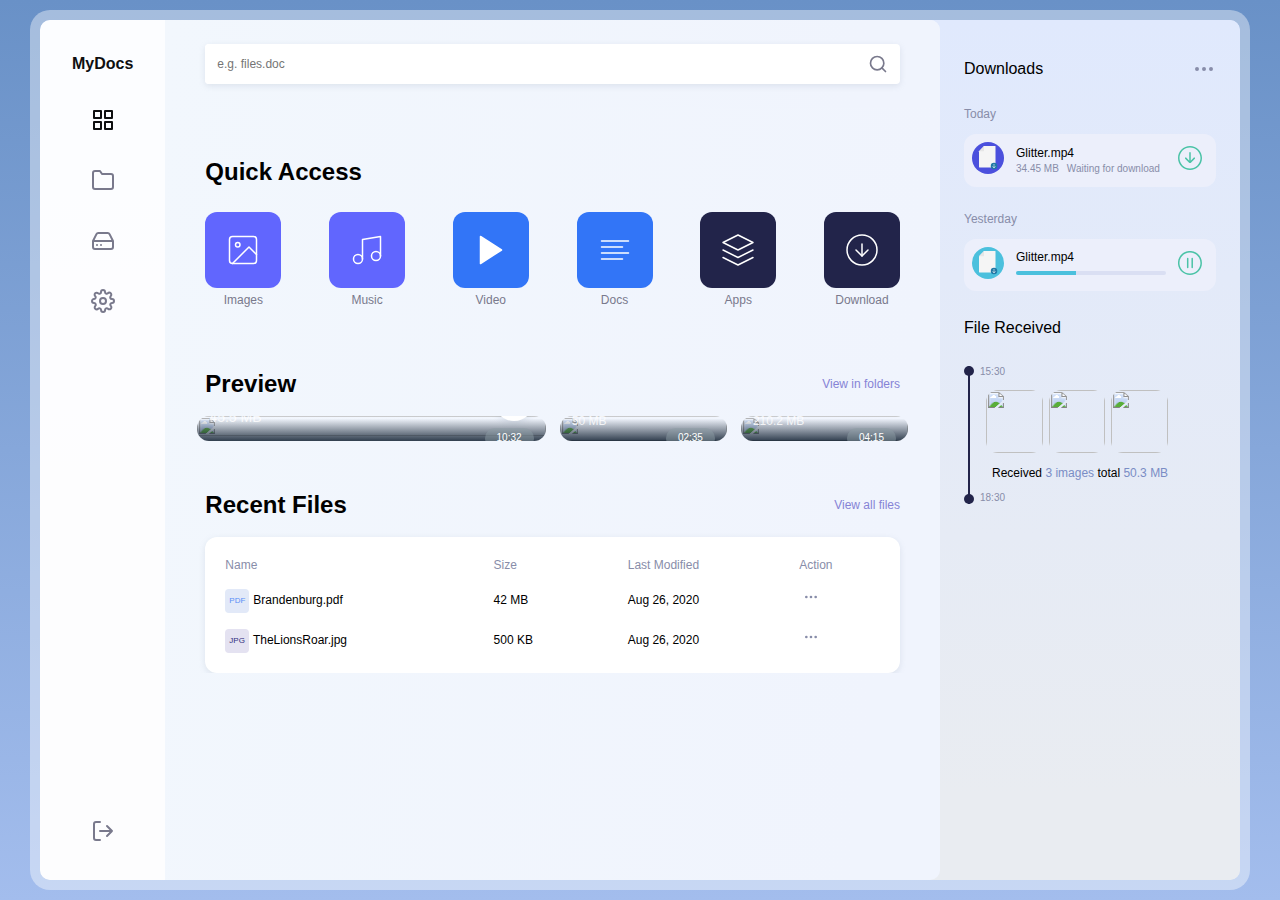
==== commit 863e8f03: "静态测试" ====
--- a/src/main/resources/templates/index.html
+++ b/src/main/resources/templates/index.html
@@ -3,8 +3,13 @@
 <head>
   <meta charset="UTF-8">
   <title>CodePen - Job Recruiter Dashboard UI</title>
+<!--  生产环境-->
   <link th:href="@{css/normalize.css}" rel="stylesheet" type="text/css" />
   <link th:href="@{style.css}" rel="stylesheet" type="text/css" />
+<!--  工作环境-->
+  <link rel="stylesheet" href="../static/style.css">
+  <link rel="stylesheet" href="../static/css/normalize.css">
+<!--  手机端兼容-->
   <meta name="viewport" content="width=device-width, initial-scale=1" />
 </head>
 <body>
@@ -315,10 +320,11 @@
     </div>
   </div>
 </div>
-<!-- partial -->
+<!-- 生产环境 -->
   <script type="text/javascript"  th:src="@{js/jquery.min.js}"></script>
   <script type="text/javascript"  th:src="@{script.js}"></script>
-
-
+<!--测试环境-->
+  <script type="text/javascript"  src="../static/js/jquery.min.js"></script>
+  <script type="text/javascript"  src="../static/script.js"></script>
 </body>
 </html>
--- a/src/main/resources/static/style.css
+++ b/src/main/resources/static/style.css
@@ -0,0 +1,701 @@
+* {
+  box-sizing: border-box;
+}
+
+html {
+  scroll-behavior: smooth;
+}
+
+html, body {
+  width: 100%;
+  height: 100vh;
+  margin: 0;
+}
+
+body {
+  font-family: "DM Sans", sans-serif;
+  display: flex;
+  justify-content: center;
+  align-items: center;
+  flex-direction: column;
+  overflow: hidden;
+  overflow-x: hidden;
+  background-image: linear-gradient(to top, #a3bded 0%, #6991c7 100%);
+  background-position: center;
+  background-size: cover;
+  padding: 20px;
+}
+
+:root {
+  --dark-font: #0f0f10;
+  --light-font: #79798c;
+}
+
+a {
+  text-decoration: none;
+  cursor: pointer;
+}
+
+.app-container {
+  position: relative;
+  border-radius: 10px;
+  width: 100%;
+  height: 100%;
+  max-width: 1200px;
+  max-height: 900px;
+  background: linear-gradient(180deg, #e0e9fd 0%, #e9ecf1 90%);
+  box-shadow: 0 0 0 10px rgba(255, 255, 255, 0.4);
+  display: flex;
+  overflow: hidden;
+}
+
+.left-area {
+  padding: 32px;
+  flex-basis: 1 0 132px;
+  background-color: rgba(255, 255, 255, 0.9);
+  display: flex;
+  flex-direction: column;
+  align-items: center;
+  transition: all 300ms cubic-bezier(0.19, 1, 0.56, 1);
+  position: relative;
+  overflow: auto;
+}
+.left-area.show {
+  transform: translateX(0);
+  opacity: 1;
+}
+
+.app-name {
+  font-weight: 700;
+  font-size: 16px;
+  line-height: 24px;
+  color: var(--dark-font);
+  margin-bottom: 32px;
+}
+
+.item-link {
+  color: var(--light-font);
+  margin-bottom: 32px;
+  transition: 0.2s;
+}
+.item-link.active {
+  color: var(--dark-font);
+}
+
+.btn-logout {
+  border: none;
+  background-color: transparent;
+  color: var(--light-font);
+  margin-top: auto;
+  cursor: pointer;
+  transition: 0.2s;
+}
+.btn-logout:hover {
+  color: var(--dark-font);
+}
+
+.main-area {
+  flex: 1;
+  height: 100%;
+  overflow-y: auto;
+  background: linear-gradient(97deg, #f2f7fd 0%, #f0f4fd 90%);
+  border-radius: 0 10px 10px 0;
+  padding-bottom: 24px;
+  position: relative;
+}
+
+.main-area-header {
+  padding: 24px 40px;
+  background: linear-gradient(97deg, #f2f7fd 0%, #f0f4fd 90%);
+}
+
+.search-wrapper {
+  border-radius: 4px;
+  background-color: #fff;
+  padding-right: 12px;
+  height: 40px;
+  display: flex;
+  justify-content: space-between;
+  align-items: center;
+  color: var(--light-font);
+  box-shadow: 0 2px 6px 0 rgba(136, 148, 171, 0.2), 0 24px 20px -24px rgba(71, 82, 107, 0.1);
+  overflow: hidden;
+}
+
+.search-input {
+  border: none;
+  flex: 1;
+  outline: none;
+  height: 100%;
+  padding: 0 12px;
+  font-size: 12px;
+}
+
+.right-area {
+  flex-basis: 300px;
+  flex-grow: 0;
+  background: linear-gradient(180deg, #e0e9fd 0%, #e9ecf1 90%);
+  transition: all 300ms cubic-bezier(0.19, 1, 0.56, 1);
+}
+.right-area.show {
+  transform: translateX(0);
+  width: 100%;
+  opacity: 1;
+}
+
+.content-section {
+  display: block;
+  margin-top: 32px;
+  overflow-x: hidden;
+  padding: 0 40px;
+}
+
+.section-header {
+  font-size: 24px;
+  line-height: 32px;
+  margin-bottom: 16px;
+}
+.section-header-wrapper {
+  display: flex;
+  align-items: center;
+  justify-content: space-between;
+}
+.section-header-link {
+  display: block;
+  font-size: 12px;
+  line-height: 16px;
+  color: #8683d6;
+}
+
+.access-links {
+  display: flex;
+  justify-content: space-between;
+  flex-wrap: wrap;
+  margin: 0 -8px;
+}
+
+.access-icon {
+  width: 100%;
+  height: 100%;
+  border-radius: 12px;
+  padding: 20px;
+  color: #fff;
+  display: flex;
+  align-items: center;
+  justify-content: center;
+}
+.access-icon svg {
+  width: 36px;
+  height: 36px;
+}
+
+.access-link-wrapper {
+  display: flex;
+  justify-content: center;
+  align-items: center;
+  flex-direction: column;
+  padding: 8px;
+}
+.access-link-wrapper:nth-child(1) .access-icon {
+  background-color: #6166fe;
+}
+.access-link-wrapper:nth-child(2) .access-icon {
+  background-color: #6166fe;
+}
+.access-link-wrapper:nth-child(3) .access-icon {
+  background-color: #3275f7;
+}
+.access-link-wrapper:nth-child(4) .access-icon {
+  background-color: #3275f7;
+}
+.access-link-wrapper:nth-child(5) .access-icon {
+  background-color: #22244a;
+}
+.access-link-wrapper:nth-child(6) .access-icon {
+  background-color: #22244a;
+}
+
+.access-text {
+  color: var(--light-font);
+  font-size: 12px;
+  line-height: 24px;
+}
+
+.content-section-line,
+.content-part-line {
+  display: flex;
+  justify-content: space-between;
+}
+
+.content-part-line {
+  height: 100%;
+}
+
+.content-section-line {
+  margin: 0 -8px;
+}
+
+.section-part {
+  flex-basis: 49%;
+}
+
+.image-wrapper {
+  border-radius: 12px;
+  overflow: hidden;
+  width: 100%;
+  height: auto;
+  position: relative;
+  flex-basis: 48%;
+  display: flex;
+}
+.image-wrapper img {
+  width: 100%;
+  height: 100%;
+  -o-object-fit: cover;
+  object-fit: cover;
+  transition: 0.2s ease-in;
+}
+.image-wrapper:hover img {
+  transform: scale(1.125);
+}
+
+.image-overlay {
+  position: absolute;
+  z-index: 1;
+  width: 100%;
+  height: 100%;
+  background: linear-gradient(0deg, rgba(0, 16, 34, 0.8) 0%, rgba(240, 244, 253, 0.2) 90%);
+  padding: 12px;
+  display: flex;
+  flex-direction: column;
+  align-items: flex-end;
+  justify-content: flex-end;
+}
+
+.video-info-text {
+  width: calc(100% - 40px);
+}
+.video-info-text p {
+  margin: 0;
+}
+
+.video-name, .video-subtext {
+  color: #fff;
+  overflow: hidden;
+  text-overflow: ellipsis;
+  white-space: nowrap;
+}
+.video-name.medium, .video-subtext.medium {
+  font-size: 14px;
+  line-height: 24px;
+}
+.video-name.tiny, .video-subtext.tiny {
+  font-size: 12px;
+  line-height: 16px;
+}
+
+.video-info {
+  width: 100%;
+  display: flex;
+  justify-content: space-between;
+}
+
+.video-subtext {
+  opacity: 0.8;
+}
+
+.files-table {
+  background-color: #fff;
+  box-shadow: 0 2px 6px 0 rgba(136, 148, 171, 0.2), 0 24px 20px -24px rgba(71, 82, 107, 0.1);
+  border-radius: 12px;
+  padding: 12px;
+  display: table;
+  table-layout: auto;
+  width: 100%;
+}
+.files-table-header {
+  display: table-header-group;
+}
+.files-table-row {
+  display: table-row-group;
+}
+
+.table-cell {
+  display: table-cell;
+  font-size: 12px;
+  line-height: 16px;
+  color: #000;
+  padding: 8px;
+}
+
+.column-header {
+  font-size: 12px;
+  line-height: 16px;
+  color: #888da9;
+}
+
+.name-cell {
+  width: 40%;
+  word-break: break-all;
+}
+.name-cell.pdf:before {
+  content: "PDF";
+  background-color: #e2e9f8;
+  color: #5a8ff7;
+}
+.name-cell.jpg:before {
+  content: "JPG";
+  background-color: #e4e2f1;
+  color: #302d7d;
+}
+.name-cell:before {
+  border-radius: 4px;
+  font-size: 8px;
+  display: flex;
+  align-items: center;
+  justify-content: center;
+  padding: 4px;
+  display: inline-block;
+  vertical-align: middle;
+  margin-right: 4px;
+}
+
+.size-cell {
+  width: 20%;
+}
+
+.more-action {
+  border: none;
+  background-color: transparent;
+  background-image: url("data:image/svg+xml,%3Csvg xmlns='http://www.w3.org/2000/svg' width='24' height='24' fill='none' stroke='%23888da9' stroke-linecap='round' stroke-linejoin='round' stroke-width='2' class='feather feather-more-horizontal' viewBox='0 0 24 24'%3E%3Cdefs/%3E%3Ccircle cx='12' cy='12' r='1'/%3E%3Ccircle cx='19' cy='12' r='1'/%3E%3Ccircle cx='5' cy='12' r='1'/%3E%3C/svg%3E");
+  background-repeat: no-repeat;
+  background-position: center;
+  background-size: contain;
+  width: 24px;
+  height: 16px;
+  outline: none;
+  cursor: pointer;
+}
+
+.fixed.main-area-header {
+  position: sticky;
+  z-index: 2;
+  top: 0;
+  width: 100%;
+  padding: 12px 40px;
+  transition: 0.2s;
+  -webkit-animation: sticky 0.5s forwards;
+  animation: sticky 0.5s forwards;
+}
+
+@-webkit-keyframes sticky {
+  0% {
+    transform: translatey(-88px);
+  }
+  100% {
+    transform: translatey(0px);
+  }
+}
+
+@keyframes sticky {
+  0% {
+    transform: translatey(-88px);
+  }
+  100% {
+    transform: translatey(0px);
+  }
+}
+.video-time {
+  position: absolute;
+  z-index: 1;
+  border-radius: 10px;
+  padding: 4px 12px;
+  background-color: rgba(139, 156, 163, 0.5);
+  font-size: 10px;
+  right: 12px;
+  top: 12px;
+  color: #fff;
+}
+
+.btn-play {
+  border-radius: 50%;
+  background-color: #fff;
+  border: none;
+  box-shadow: 0 2px 6px 0 rgba(136, 148, 171, 0.2), 0 24px 20px -24px rgba(71, 82, 107, 0.1);
+  background-image: url("data:image/svg+xml,%3Csvg xmlns='http://www.w3.org/2000/svg' width='12' height='12' viewBox='0 0 24 24' fill='%2322244a' stroke='%2322244a' stroke-width='2' stroke-linecap='round' stroke-linejoin='round' class='feather feather-play'%3E%3Cpolygon points='5 3 19 12 5 21 5 3'/%3E%3C/svg%3E");
+  background-position: center;
+  background-repeat: no-repeat;
+  width: 40px;
+  height: 40px;
+  flex-shrink: 0;
+}
+
+.right-area {
+  padding: 24px;
+  overflow: auto;
+}
+
+.right-area-header-wrapper {
+  display: flex;
+  align-items: center;
+  justify-content: space-between;
+}
+.right-area-header-wrapper .more-action {
+  width: 24px;
+  height: 24px;
+}
+
+.download-item-line {
+  padding: 12px 0;
+}
+
+.line-header {
+  font-size: 12px;
+  line-height: 16px;
+  color: #888da9;
+}
+
+.download-area {
+  background-color: #eceffb;
+  border-radius: 12px;
+  padding: 8px;
+  display: flex;
+  align-items: center;
+  margin-top: 12px;
+  cursor: pointer;
+}
+
+.download-item-texts {
+  padding: 0 12px;
+}
+.download-item-texts p {
+  line-height: 16px;
+  margin: 0;
+  white-space: nowrap;
+  overflow: hidden;
+  text-overflow: ellipsis;
+  width: 150px;
+}
+
+.download-text-header {
+  font-size: 12px;
+}
+
+.download-text-info {
+  color: #888da9;
+  font-size: 10px;
+}
+.download-text-info span {
+  margin-left: 8px;
+}
+
+.download-item-icon {
+  width: 32px;
+}
+
+.download-icon {
+  width: 24px;
+  fill: #4bc3a7;
+}
+
+.progress-bar {
+  height: 4px;
+  width: 100%;
+  overflow: hidden;
+  border-radius: 2px;
+  background-color: #dadff3;
+  margin: 6px 0;
+}
+
+.progress {
+  height: 100%;
+  width: 40%;
+  background-color: #4bc0dd;
+  display: block;
+}
+
+.received-item-line {
+  height: 150px;
+  width: 100%;
+  padding-top: 12px;
+  display: flex;
+  padding-left: 4px;
+}
+
+.progress-line {
+  height: 100%;
+  width: 2px;
+  background-color: #22244a;
+  display: flex;
+  justify-content: space-between;
+  flex-direction: column;
+  position: relative;
+}
+.progress-line:before, .progress-line:after {
+  content: "";
+  position: absolute;
+  width: 10px;
+  height: 10px;
+  border-radius: 50%;
+  background-color: #22244a;
+  transform: translateX(-50%);
+  left: 50%;
+}
+.progress-line:after {
+  bottom: 0;
+}
+
+.time {
+  margin-left: 12px;
+  font-size: 10px;
+  color: #888da9;
+}
+
+.received-items-content {
+  padding: 24px 10px;
+}
+
+.received-files {
+  display: flex;
+  height: 70%;
+}
+.received-files .image-wrapper {
+  margin-left: 6px;
+  display: flex;
+}
+
+.received-files-info {
+  font-size: 12px;
+  line-height: 16px;
+  margin-left: 12px;
+  margin-top: 12px;
+}
+.received-files-info span {
+  color: #7a8dc5;
+}
+
+.btn-show-left-area,
+.btn-show-right-area {
+  position: absolute;
+  top: 24px;
+  width: 32px;
+  height: 40px;
+  border-radius: 4px;
+  background-color: #fff;
+  border: none;
+  display: flex;
+  align-items: center;
+  justify-content: center;
+  outline: none;
+  cursor: pointer;
+  display: none;
+}
+
+.btn-show-left-area {
+  left: 0;
+  border-radius: 0 4px 4px 0;
+}
+
+.btn-show-right-area {
+  right: 0;
+  border-radius: 4px 0 0 4px;
+}
+
+.btn-close-left,
+.btn-close-right {
+  border: none;
+  background-color: transparent;
+  position: absolute;
+  top: 4px;
+  right: 4px;
+  color: var(--light-font);
+  outline: none;
+  cursor: pointer;
+  display: none;
+}
+
+.show .btn-close-left,
+.show .btn-close-right {
+  display: block;
+}
+
+@media screen and (min-width: 850px) and (max-width: 1042px) {
+  .access-icon {
+    padding: 16px;
+  }
+
+  .access-icon svg {
+    width: 20px;
+    height: 20px;
+  }
+}
+@media screen and (max-width: 900px) {
+  .right-area {
+    transform: translateX(100%);
+    position: absolute;
+    opacity: 0;
+    z-index: 2;
+    height: 100%;
+    box-shadow: 0 0 0 10px rgba(255, 255, 255, 0.4);
+  }
+
+  .btn-show-right-area {
+    display: flex;
+  }
+
+  .access-icon svg {
+    width: 36px;
+    height: 36px;
+  }
+}
+@media screen and (max-width: 768px) {
+  .left-area {
+    transform: translateX(-100%);
+    opacity: 0;
+    position: absolute;
+    z-index: 2;
+    height: 100%;
+    background-color: #fff;
+    background-image: none;
+    box-shadow: 0 0 0 10px rgba(255, 255, 255, 0.4);
+  }
+
+  .btn-show-left-area {
+    display: flex;
+  }
+
+  .content-section-line,
+  .content-part-line {
+    flex-direction: column;
+  }
+
+  .image-wrapper {
+    margin: 10px 0;
+  }
+
+  .video-name.tiny, .video-subtext.tiny {
+    font-size: 16px;
+    line-height: 24px;
+  }
+
+  .access-link-wrapper {
+    width: 33.3%;
+  }
+}
+@media screen and (max-width: 520px) {
+  body {
+    padding: 0;
+  }
+
+  .app-container {
+    border-radius: 0;
+  }
+
+  .content-section {
+    padding: 0 20px;
+  }
+
+  .content-section-line {
+    margin: 0;
+  }
+}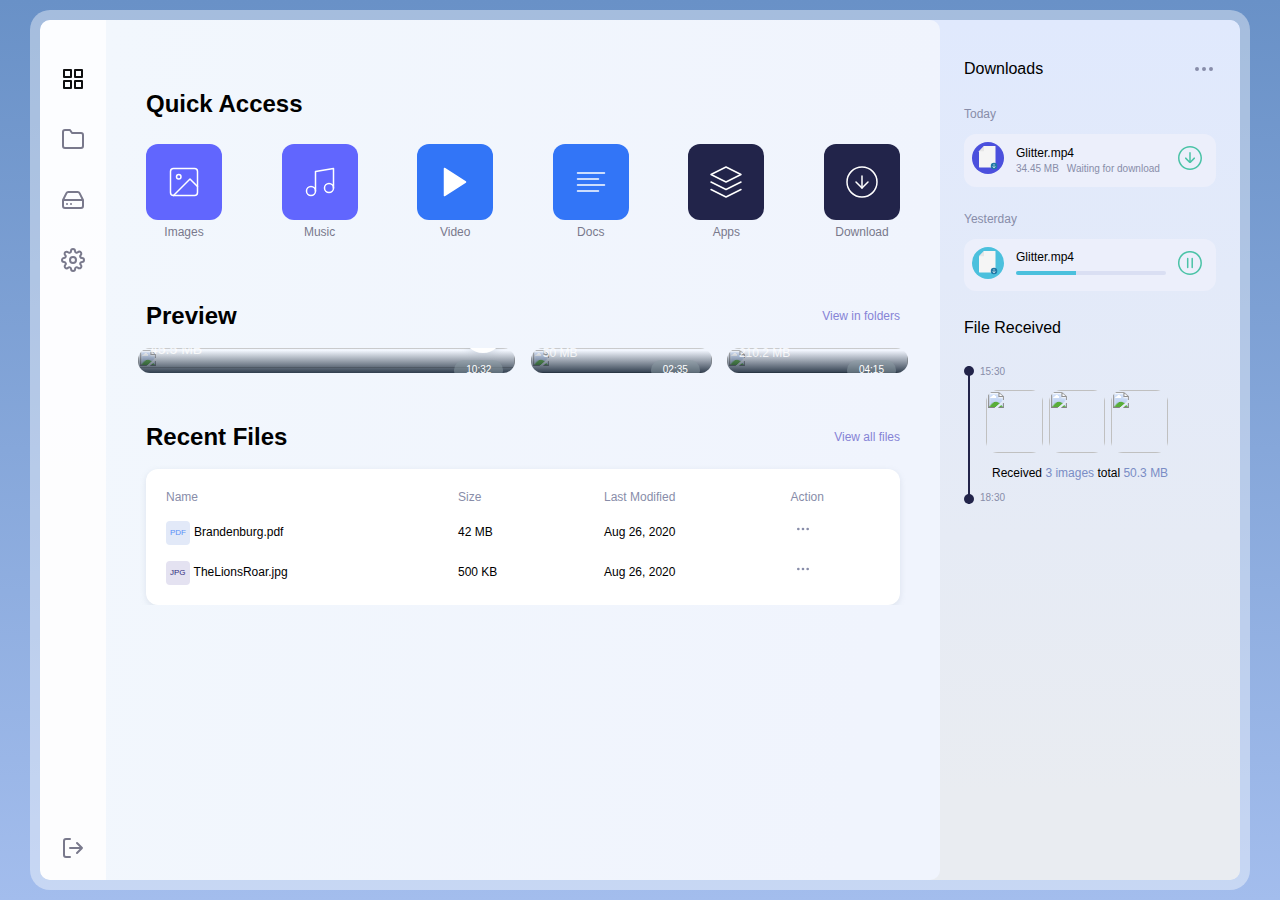
==== commit 98332809: "静态测试" ====
--- a/src/main/resources/templates/index.html
+++ b/src/main/resources/templates/index.html
@@ -23,7 +23,7 @@
         <path d="M15 9l-6 6M9 9l6 6"/>
       </svg>
     </button>
-    <div class="app-name">MyDocs</div>
+    <div class="app-name"></div>
     <a href="#" class="item-link active" id="pageLink">
       <svg xmlns="http://www.w3.org/2000/svg" width="24" height="24" fill="none" stroke="currentColor" stroke-linecap="round" stroke-linejoin="round" stroke-width="2" class="feather feather-grid" viewBox="0 0 24 24">
         <defs />
@@ -57,13 +57,13 @@
     </button>
   </div>
   <div class="main-area">
-    <button class="btn-show-right-area">
-      <svg xmlns="http://www.w3.org/2000/svg" width="24" height="24" viewBox="0 0 24 24" fill="none" stroke="currentColor" stroke-width="2" stroke-linecap="round" stroke-linejoin="round" class="feather feather-chevron-left"><polyline points="15 18 9 12 15 6"/></svg>
-    </button>
-    <button class="btn-show-left-area">
-      <svg xmlns="http://www.w3.org/2000/svg" width="24" height="24" viewBox="0 0 24 24" fill="none" stroke="currentColor" stroke-width="2" stroke-linecap="round" stroke-linejoin="round"><line x1="3" y1="12" x2="21" y2="12"/><line x1="3" y1="6" x2="21" y2="6"/><line x1="3" y1="18" x2="21" y2="18"/></svg>
-    </button>
     <div class="main-area-header">
+      <button class="btn-show-right-area">
+        <svg xmlns="http://www.w3.org/2000/svg" width="24" height="24" viewBox="0 0 24 24" fill="none" stroke="currentColor" stroke-width="2" stroke-linecap="round" stroke-linejoin="round" class="feather feather-chevron-left"><polyline points="15 18 9 12 15 6"/></svg>
+      </button>
+      <button class="btn-show-left-area">
+        <svg xmlns="http://www.w3.org/2000/svg" width="24" height="24" viewBox="0 0 24 24" fill="none" stroke="currentColor" stroke-width="2" stroke-linecap="round" stroke-linejoin="round"><line x1="3" y1="12" x2="21" y2="12"/><line x1="3" y1="6" x2="21" y2="6"/><line x1="3" y1="18" x2="21" y2="18"/></svg>
+      </button>
       <div class="search-wrapper" id="searchLine">
         <input class="search-input" type="text" placeholder="e.g. files.doc">
         <svg xmlns="http://www.w3.org/2000/svg" width="20" height="20" fill="none" stroke="currentColor" stroke-linecap="round" stroke-linejoin="round" stroke-width="2" class="feather feather-search" viewBox="0 0 24 24">
--- a/src/main/resources/static/style.css
+++ b/src/main/resources/static/style.css
@@ -27,7 +27,9 @@
 }
 
 :root {
+  /*字体*/
   --dark-font: #0f0f10;
+  /*字体*/
   --light-font: #79798c;
 }
 
@@ -50,7 +52,7 @@
 }
 
 .left-area {
-  padding: 32px;
+  padding: 15px;
   flex-basis: 1 0 132px;
   background-color: rgba(255, 255, 255, 0.9);
   display: flex;
@@ -63,6 +65,7 @@
 .left-area.show {
   transform: translateX(0);
   opacity: 1;
+  z-index: 88;
 }
 
 .app-name {
@@ -105,8 +108,9 @@
 }
 
 .main-area-header {
-  padding: 24px 40px;
-  background: linear-gradient(97deg, #f2f7fd 0%, #f0f4fd 90%);
+  padding-top: 20px;
+  /*padding: 24px 40px;*/
+  /*background: linear-gradient(97deg, #f2f7fd 0%, #f0f4fd 90%);*/
 }
 
 .search-wrapper {
@@ -120,6 +124,7 @@
   color: var(--light-font);
   box-shadow: 0 2px 6px 0 rgba(136, 148, 171, 0.2), 0 24px 20px -24px rgba(71, 82, 107, 0.1);
   overflow: hidden;
+  display: none;
 }
 
 .search-input {
@@ -382,10 +387,11 @@
   z-index: 2;
   top: 0;
   width: 100%;
-  padding: 12px 40px;
+  /*padding: 12px 40px;*/
   transition: 0.2s;
   -webkit-animation: sticky 0.5s forwards;
   animation: sticky 0.5s forwards;
+  z-index: 2;
 }
 
 @-webkit-keyframes sticky {
@@ -606,7 +612,7 @@
   border: none;
   background-color: transparent;
   position: absolute;
-  top: 4px;
+  top: 7px;
   right: 4px;
   color: var(--light-font);
   outline: none;
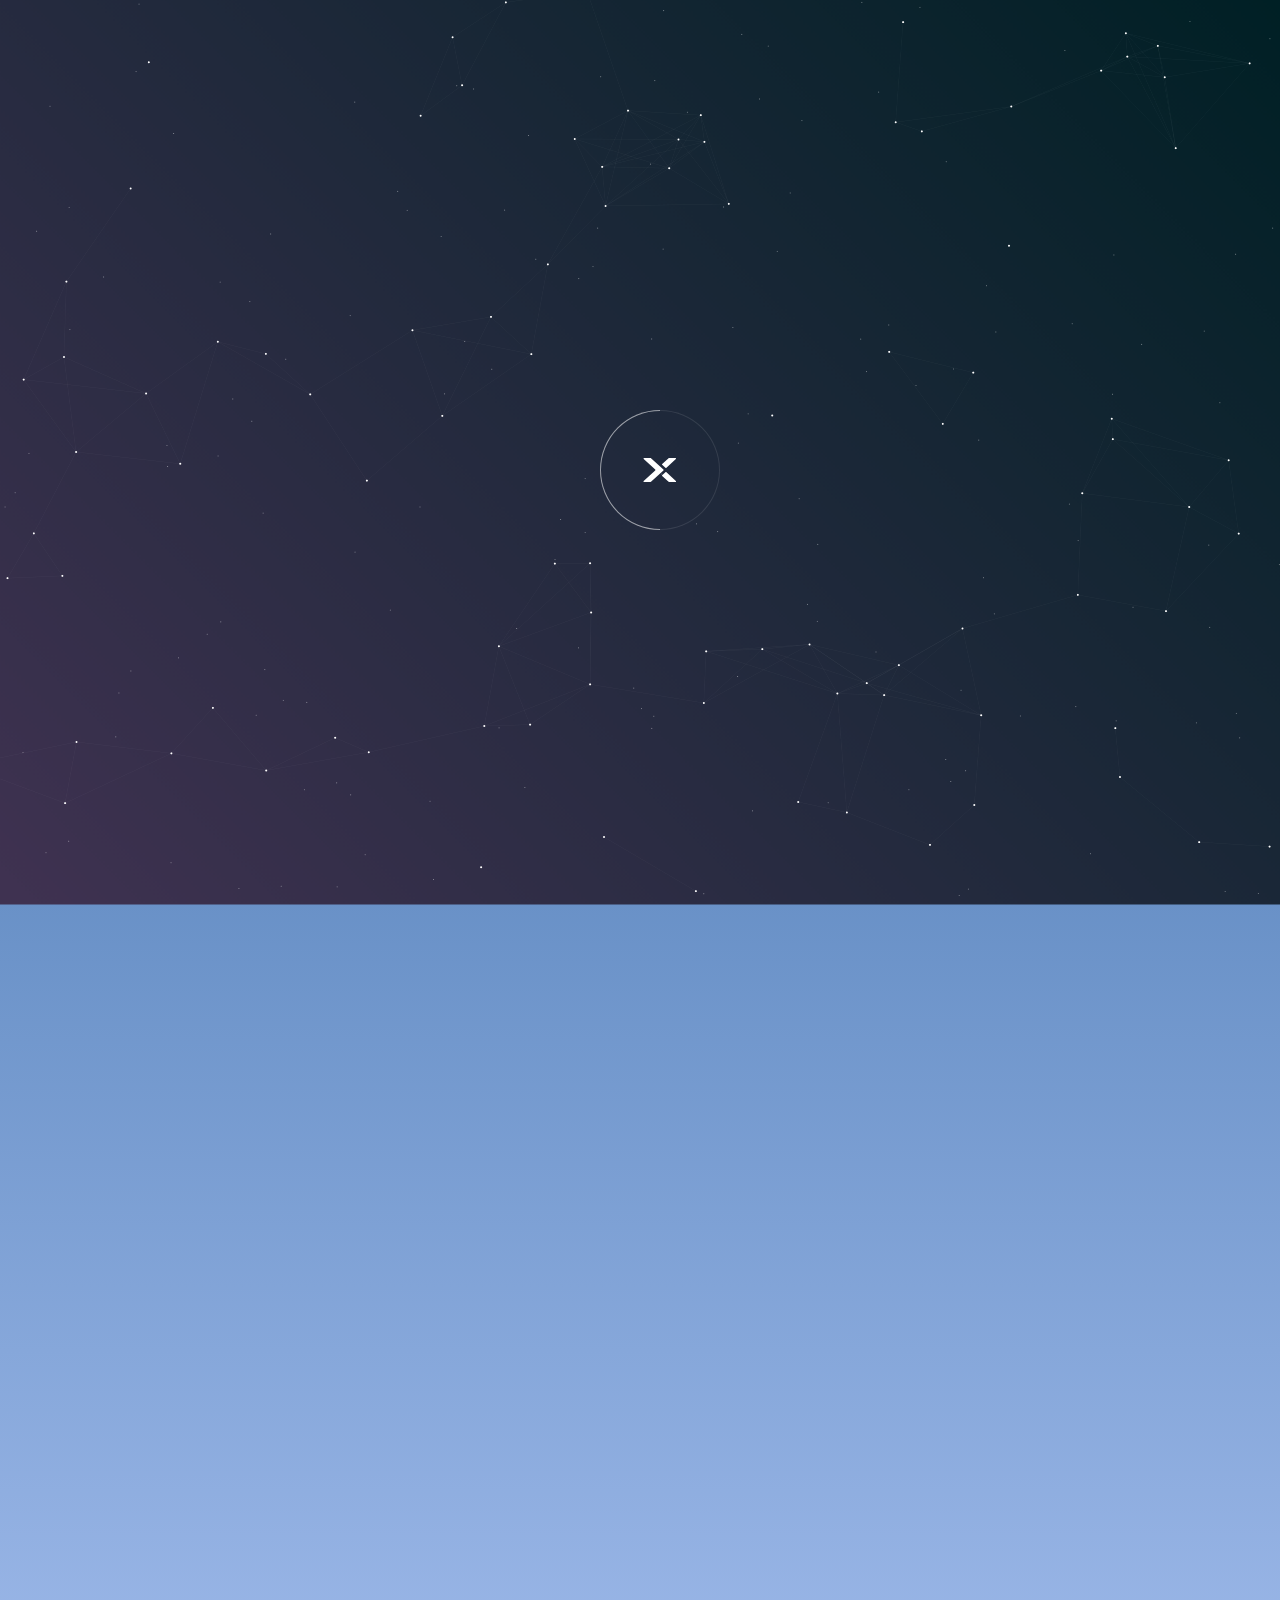
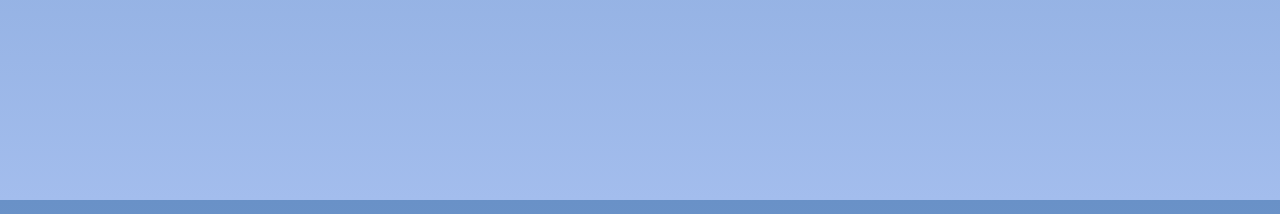
==== commit e2fe2eb1: "静态测试" ====
--- a/src/main/resources/templates/index.html
+++ b/src/main/resources/templates/index.html
@@ -2,19 +2,37 @@
 <html lang="en" xmlns:th="http://www.w3.org/1999/xhtml">
 <head>
   <meta charset="UTF-8">
-  <title>CodePen - Job Recruiter Dashboard UI</title>
+  <title>现场模拟</title>
 <!--  生产环境-->
   <link th:href="@{css/normalize.css}" rel="stylesheet" type="text/css" />
   <link th:href="@{style.css}" rel="stylesheet" type="text/css" />
+  <link th:href="@{join/join.css}" rel="stylesheet" type="text/css" />
 <!--  工作环境-->
   <link rel="stylesheet" href="../static/style.css">
   <link rel="stylesheet" href="../static/css/normalize.css">
+  <link rel="stylesheet" href="../static/join/join.css">
 <!--  手机端兼容-->
   <meta name="viewport" content="width=device-width, initial-scale=1" />
 </head>
 <body>
-<!-- partial:index.partial.html -->
-<div class="app-container">
+<!--加载页面-->
+<div class="join" id="join">
+  <div id="particles-background" class="vertical-centered-box"></div>
+  <div id="particles-foreground" class="vertical-centered-box"></div>
+  <div class="vertical-centered-box">
+    <div class="content">
+      <div class="loader-circle"></div>
+      <div class="loader-line-mask">
+        <div class="loader-line"></div>
+      </div>
+      <svg width="36px" height="24px" viewBox="0 0 36 24" version="1.1" xmlns="http://www.w3.org/2000/svg" xmlns:xlink="http://www.w3.org/1999/xlink">
+        <path d="M8.98885921,23.8523026 C8.8942483,23.9435442 8.76801031,24 8.62933774,24 L2.03198365,24 C1.73814918,24 1.5,23.7482301 1.5,23.4380086 C1.5,23.2831829 1.55946972,23.1428989 1.65570253,23.0416777 L13.2166154,12.4291351 C13.3325814,12.3262031 13.4061076,12.1719477 13.4061076,11.999444 C13.4061076,11.8363496 13.3401502,11.6897927 13.2352673,11.587431 L1.68841087,0.990000249 C1.57298556,0.88706828 1.5,0.733668282 1.5,0.561734827 C1.5,0.251798399 1.73814918,2.85130108e-05 2.03198365,2.85130108e-05 L8.62933774,2.85130108e-05 C8.76855094,2.85130108e-05 8.89532956,0.0561991444 8.98994048,0.148296169 L21.4358709,11.5757407 C21.548593,11.6783875 21.6196864,11.8297916 21.6196864,11.999444 C21.6196864,12.1693815 21.5483227,12.3219261 21.4350599,12.4251432 L8.98885921,23.8523026 Z M26.5774333,23.8384453 L20.1765996,17.9616286 C20.060093,17.8578413 19.9865669,17.703871 19.9865669,17.5310822 C19.9865669,17.3859509 20.0390083,17.2536506 20.1246988,17.153855 L23.4190508,14.1291948 C23.5163648,14.0165684 23.6569296,13.945571 23.8131728,13.945571 C23.9602252,13.945571 24.0929508,14.0082997 24.1894539,14.1092357 L33.861933,22.9913237 C33.9892522,23.0939706 34.0714286,23.2559245 34.0714286,23.4381226 C34.0714286,23.748059 33.8332794,23.9998289 33.5394449,23.9998289 L26.9504707,23.9998289 C26.8053105,23.9998289 26.6733958,23.9382408 26.5774333,23.8384453 Z M26.5774333,0.161098511 C26.6733958,0.0615881034 26.8053105,0 26.9504707,0 L33.5394449,0 C33.8332794,0 34.0714286,0.251769886 34.0714286,0.561706314 C34.0714286,0.743904453 33.9892522,0.905573224 33.861933,1.00822006 L24.1894539,9.89030807 C24.0929508,9.99152926 23.9602252,10.0542579 23.8131728,10.0542579 C23.6569296,10.0542579 23.5163648,9.98354562 23.4190508,9.87063409 L20.1246988,6.8459739 C20.0390083,6.74617837 19.9865669,6.613878 19.9865669,6.46874677 C19.9865669,6.29624305 20.060093,6.14198767 20.1765996,6.03848544 L26.5774333,0.161098511 Z" fill="#FFFFFF"></path>
+      </svg>
+    </div>
+  </div>
+</div>
+<!-- main -->
+<div class="app-container-none" id="app-container">
   <div class="left-area">
     <button class="btn-close-left">
       <svg xmlns="http://www.w3.org/2000/svg" width="24" height="24" fill="none" stroke="currentColor" stroke-linecap="round" stroke-linejoin="round" stroke-width="2" class="feather feather-x-circle" viewBox="0 0 24 24">
@@ -49,7 +67,7 @@
         <path d="M19.4 15a1.65 1.65 0 00.33 1.82l.06.06a2 2 0 010 2.83 2 2 0 01-2.83 0l-.06-.06a1.65 1.65 0 00-1.82-.33 1.65 1.65 0 00-1 1.51V21a2 2 0 01-2 2 2 2 0 01-2-2v-.09A1.65 1.65 0 009 19.4a1.65 1.65 0 00-1.82.33l-.06.06a2 2 0 01-2.83 0 2 2 0 010-2.83l.06-.06a1.65 1.65 0 00.33-1.82 1.65 1.65 0 00-1.51-1H3a2 2 0 01-2-2 2 2 0 012-2h.09A1.65 1.65 0 004.6 9a1.65 1.65 0 00-.33-1.82l-.06-.06a2 2 0 010-2.83 2 2 0 012.83 0l.06.06a1.65 1.65 0 001.82.33H9a1.65 1.65 0 001-1.51V3a2 2 0 012-2 2 2 0 012 2v.09a1.65 1.65 0 001 1.51 1.65 1.65 0 001.82-.33l.06-.06a2 2 0 012.83 0 2 2 0 010 2.83l-.06.06a1.65 1.65 0 00-.33 1.82V9a1.65 1.65 0 001.51 1H21a2 2 0 012 2 2 2 0 01-2 2h-.09a1.65 1.65 0 00-1.51 1z" />
       </svg>
     </a>
-    <button class="btn-logout">
+    <button class="btn-logout" id="test">
       <svg xmlns="http://www.w3.org/2000/svg" width="24" height="24" fill="none" stroke="currentColor" stroke-linecap="round" stroke-linejoin="round" stroke-width="2" class="feather feather-log-out" viewBox="0 0 24 24">
         <defs/>
         <path d="M9 21H5a2 2 0 01-2-2V5a2 2 0 012-2h4M16 17l5-5-5-5M21 12H9"/>
@@ -74,7 +92,7 @@
       </div>
     </div>
     <section class="content-section">
-      <h1 class="section-header">Quick Access</h1>
+      <h1 class="section-header">实时数据</h1>
       <div class="access-links">
         <div class="access-link-wrapper">
           <div class="access-icon">
@@ -84,7 +102,7 @@
               <polyline points="21 15 16 10 5 21"/>
             </svg>
           </div>
-          <span class="access-text">Images</span>
+          <span class="access-text"></span>
         </div>
         <div class="access-link-wrapper">
           <div class="access-icon">
@@ -93,7 +111,7 @@
               <circle cx="6" cy="18" r="3"/>                   <circle cx="18" cy="16" r="3"/>
             </svg>
           </div>
-          <span class="access-text">Music</span>
+          <span class="access-text"></span>
         </div>
         <div class="access-link-wrapper">
           <div class="access-icon">
@@ -101,7 +119,7 @@
               <polygon points="5 3 19 12 5 21 5 3"/>
             </svg>
           </div>
-          <span class="access-text">Video</span>
+          <span class="access-text"></span>
         </div>
         <div class="access-link-wrapper">
           <div class="access-icon">
@@ -112,35 +130,15 @@
               <line x1="17" y1="18" x2="3" y2="18"/>
             </svg>
           </div>
-          <span class="access-text">Docs</span>
-        </div>
-        <div class="access-link-wrapper">
-          <div class="access-icon">
-            <svg xmlns="http://www.w3.org/2000/svg" width="56" height="56" viewBox="0 0 24 24" fill="none" stroke="currentColor" stroke-width="1" stroke-linecap="round" stroke-linejoin="round" class="feather feather-layers">
-              <polygon points="12 2 2 7 12 12 22 7 12 2"/>
-              <polyline points="2 17 12 22 22 17"/>
-              <polyline points="2 12 12 17 22 12"/>
-            </svg>
-          </div>
-          <span class="access-text">Apps</span>
-        </div>
-        <div class="access-link-wrapper">
-          <div class="access-icon">
-            <svg xmlns="http://www.w3.org/2000/svg" width="56" height="56" viewBox="0 0 24 24" fill="none" stroke="currentColor" stroke-width="1" stroke-linecap="round" stroke-linejoin="round" class="feather feather-arrow-down-circle">
-              <circle cx="12" cy="12" r="10"/>
-              <polyline points="8 12 12 16 16 12"/>
-              <line x1="12" y1="8" x2="12" y2="16"/>
-            </svg>
-          </div>
-          <span class="access-text">Download</span>
+          <span class="access-text"></span>
         </div>
       </div>
     </section>
     <section class="content-section">
       <div class="section-header-wrapper">
-        <h1 class="section-header">Preview</h1>
+        <h1 class="section-header">数据分析</h1>
         <a class="section-header-link">
-          View in folders
+<!--          View in folders-->
         </a>
       </div>
       <div class="content-section-line">
@@ -323,8 +321,10 @@
 <!-- 生产环境 -->
   <script type="text/javascript"  th:src="@{js/jquery.min.js}"></script>
   <script type="text/javascript"  th:src="@{script.js}"></script>
+<script type="text/javascript"  th:src="@{join/join.js}"></script>
 <!--测试环境-->
   <script type="text/javascript"  src="../static/js/jquery.min.js"></script>
   <script type="text/javascript"  src="../static/script.js"></script>
+  <script src="../static/join/join.js"></script>
 </body>
 </html>
--- a/src/main/resources/static/style.css
+++ b/src/main/resources/static/style.css
@@ -50,6 +50,9 @@
   display: flex;
   overflow: hidden;
 }
+.app-container-none{
+  display: none;
+}
 
 .left-area {
   padding: 15px;
@@ -109,6 +112,7 @@
 
 .main-area-header {
   padding-top: 20px;
+  margin-bottom: 32px;
   /*padding: 24px 40px;*/
   /*background: linear-gradient(97deg, #f2f7fd 0%, #f0f4fd 90%);*/
 }
@@ -150,7 +154,7 @@
 
 .content-section {
   display: block;
-  margin-top: 32px;
+  margin-top: 0px;
   overflow-x: hidden;
   padding: 0 40px;
 }
@@ -200,9 +204,10 @@
   align-items: center;
   flex-direction: column;
   padding: 8px;
+  width: 25%;
 }
 .access-link-wrapper:nth-child(1) .access-icon {
-  background-color: #6166fe;
+  background-color: #ff005d;
 }
 .access-link-wrapper:nth-child(2) .access-icon {
   background-color: #6166fe;
@@ -212,12 +217,6 @@
 }
 .access-link-wrapper:nth-child(4) .access-icon {
   background-color: #3275f7;
-}
-.access-link-wrapper:nth-child(5) .access-icon {
-  background-color: #22244a;
-}
-.access-link-wrapper:nth-child(6) .access-icon {
-  background-color: #22244a;
 }
 
 .access-text {
@@ -685,7 +684,7 @@
   }
 
   .access-link-wrapper {
-    width: 33.3%;
+    width: 50%;
   }
 }
 @media screen and (max-width: 520px) {
--- a/src/main/resources/static/join/join.css
+++ b/src/main/resources/static/join/join.css
@@ -0,0 +1,162 @@
+.join {
+  width: 100%;
+  height: 100%;
+  -webkit-font-smoothing: antialiased;
+  text-rendering: optimizeLegibility;
+  font-family: "proxima-nova-soft", sans-serif;
+  -webkit-user-select: none;
+  overflow: hidden;
+}
+.join-none {
+  display: none;
+}
+.vertical-centered-box {
+  position: absolute;
+  width: 100%;
+  height: 100%;
+  text-align: center;
+}
+.vertical-centered-box:after {
+  content: '';
+  display: inline-block;
+  height: 100%;
+  vertical-align: middle;
+  margin-right: -0.25em;
+}
+.vertical-centered-box .content {
+  -webkit-box-sizing: border-box;
+  -moz-box-sizing: border-box;
+  box-sizing: border-box;
+  display: inline-block;
+  vertical-align: middle;
+  text-align: left;
+  font-size: 0;
+}
+* {
+  -webkit-transition: all 0.3s;
+  -moz-transition: all 0.3s;
+  -o-transition: all 0.3s;
+  transition: all 0.3s;
+}
+.join {
+  background: #2c2d44;
+}
+.loader-circle {
+  position: absolute;
+  left: 50%;
+  top: 50%;
+  width: 120px;
+  height: 120px;
+  border-radius: 50%;
+  box-shadow: inset 0 0 0 1px rgba(255, 255, 255, 0.1);
+  margin-left: -60px;
+  margin-top: -60px;
+}
+.loader-line-mask {
+  position: absolute;
+  left: 50%;
+  top: 50%;
+  width: 60px;
+  height: 120px;
+  margin-left: -60px;
+  margin-top: -60px;
+  overflow: hidden;
+  -webkit-transform-origin: 60px 60px;
+  -moz-transform-origin: 60px 60px;
+  -ms-transform-origin: 60px 60px;
+  -o-transform-origin: 60px 60px;
+  transform-origin: 60px 60px;
+  -webkit-linear-gradient(top, #000000, rgba(0, 0, 0, 0));
+  -webkit-animation: rotate 1.2s infinite linear;
+  -moz-animation: rotate 1.2s infinite linear;
+  -o-animation: rotate 1.2s infinite linear;
+  animation: rotate 1.2s infinite linear;
+}
+.loader-line-mask .loader-line {
+  width: 120px;
+  height: 120px;
+  border-radius: 50%;
+  box-shadow: inset 0 0 0 1px rgba(255, 255, 255, 0.5);
+}
+#particles-background,
+#particles-foreground {
+  left: -51%;
+  top: -51%;
+  width: 202%;
+  height: 202%;
+  -webkit-transform: scale3d(0.5, 0.5, 1);
+  -moz-transform: scale3d(0.5, 0.5, 1);
+  -ms-transform: scale3d(0.5, 0.5, 1);
+  -o-transform: scale3d(0.5, 0.5, 1);
+  transform: scale3d(0.5, 0.5, 1);
+}
+#particles-background {
+  background: #2c2d44;
+  background-image: -moz-linear-gradient(45deg, #3f3251 2%, #002025 100%);
+  background-image: -webkit-linear-gradient(45deg, #3f3251 2%, #002025 100%);
+  background-image: linear-gradient(45deg, #3f3251 2%, #002025 100%);
+}
+lesshat-selector {
+  -lh-property: 0; } 
+@-webkit-keyframes rotate{ 0% { -webkit-transform: rotate(0deg);} 100% { -webkit-transform: rotate(360deg);}}
+@-moz-keyframes rotate{ 0% { -moz-transform: rotate(0deg);} 100% { -moz-transform: rotate(360deg);}}
+@-o-keyframes rotate{ 0% { -o-transform: rotate(0deg);} 100% { -o-transform: rotate(360deg);}}
+@keyframes rotate{ 0% {-webkit-transform: rotate(0deg);-moz-transform: rotate(0deg);-ms-transform: rotate(0deg);transform: rotate(0deg);} 100% {-webkit-transform: rotate(360deg);-moz-transform: rotate(360deg);-ms-transform: rotate(360deg);transform: rotate(360deg);}}
+[not-existing] {
+  zoom: 1;
+}
+lesshat-selector {
+  -lh-property: 0; } 
+@-webkit-keyframes fade{ 0% { opacity: 1;} 50% { opacity: 0.25;}}
+@-moz-keyframes fade{ 0% { opacity: 1;} 50% { opacity: 0.25;}}
+@-o-keyframes fade{ 0% { opacity: 1;} 50% { opacity: 0.25;}}
+@keyframes fade{ 0% { opacity: 1;} 50% { opacity: 0.25;}}
+[not-existing] {
+  zoom: 1;
+}
+lesshat-selector {
+  -lh-property: 0; } 
+@-webkit-keyframes fade-in{ 0% { opacity: 0;} 100% { opacity: 1;}}
+@-moz-keyframes fade-in{ 0% { opacity: 0;} 100% { opacity: 1;}}
+@-o-keyframes fade-in{ 0% { opacity: 0;} 100% { opacity: 1;}}
+@keyframes fade-in{ 0% { opacity: 0;} 100% { opacity: 1;}}
+[not-existing] {
+  zoom: 1;
+}
+.alert{
+  display: none;
+  position: fixed;
+  top:5%;
+  left:50%;
+  min-width:300px;
+  max-width:600px;
+  transform:translate(-50%,-50%);
+  z-index:99999;
+  text-align: center;
+  padding:15px;
+  border-radius:10px;
+}
+
+.alert-success{
+  color:#3c763d;
+  background-color:#dff0d8;
+  border-color:#d6e9c6;
+}
+
+.alert-info{
+  color:#31708f;
+  background-color:#d9edf7;
+  border-color:#bce8f1;
+  }
+
+.alert-warning{
+  color:#8a6d3b;
+  background-color:#fcf8e3;
+  border-color:#faebcc;
+}
+
+.alert-danger{
+  color:#a94442;
+  background-color:#f2dede;
+  border-color:#ebccd1;
+}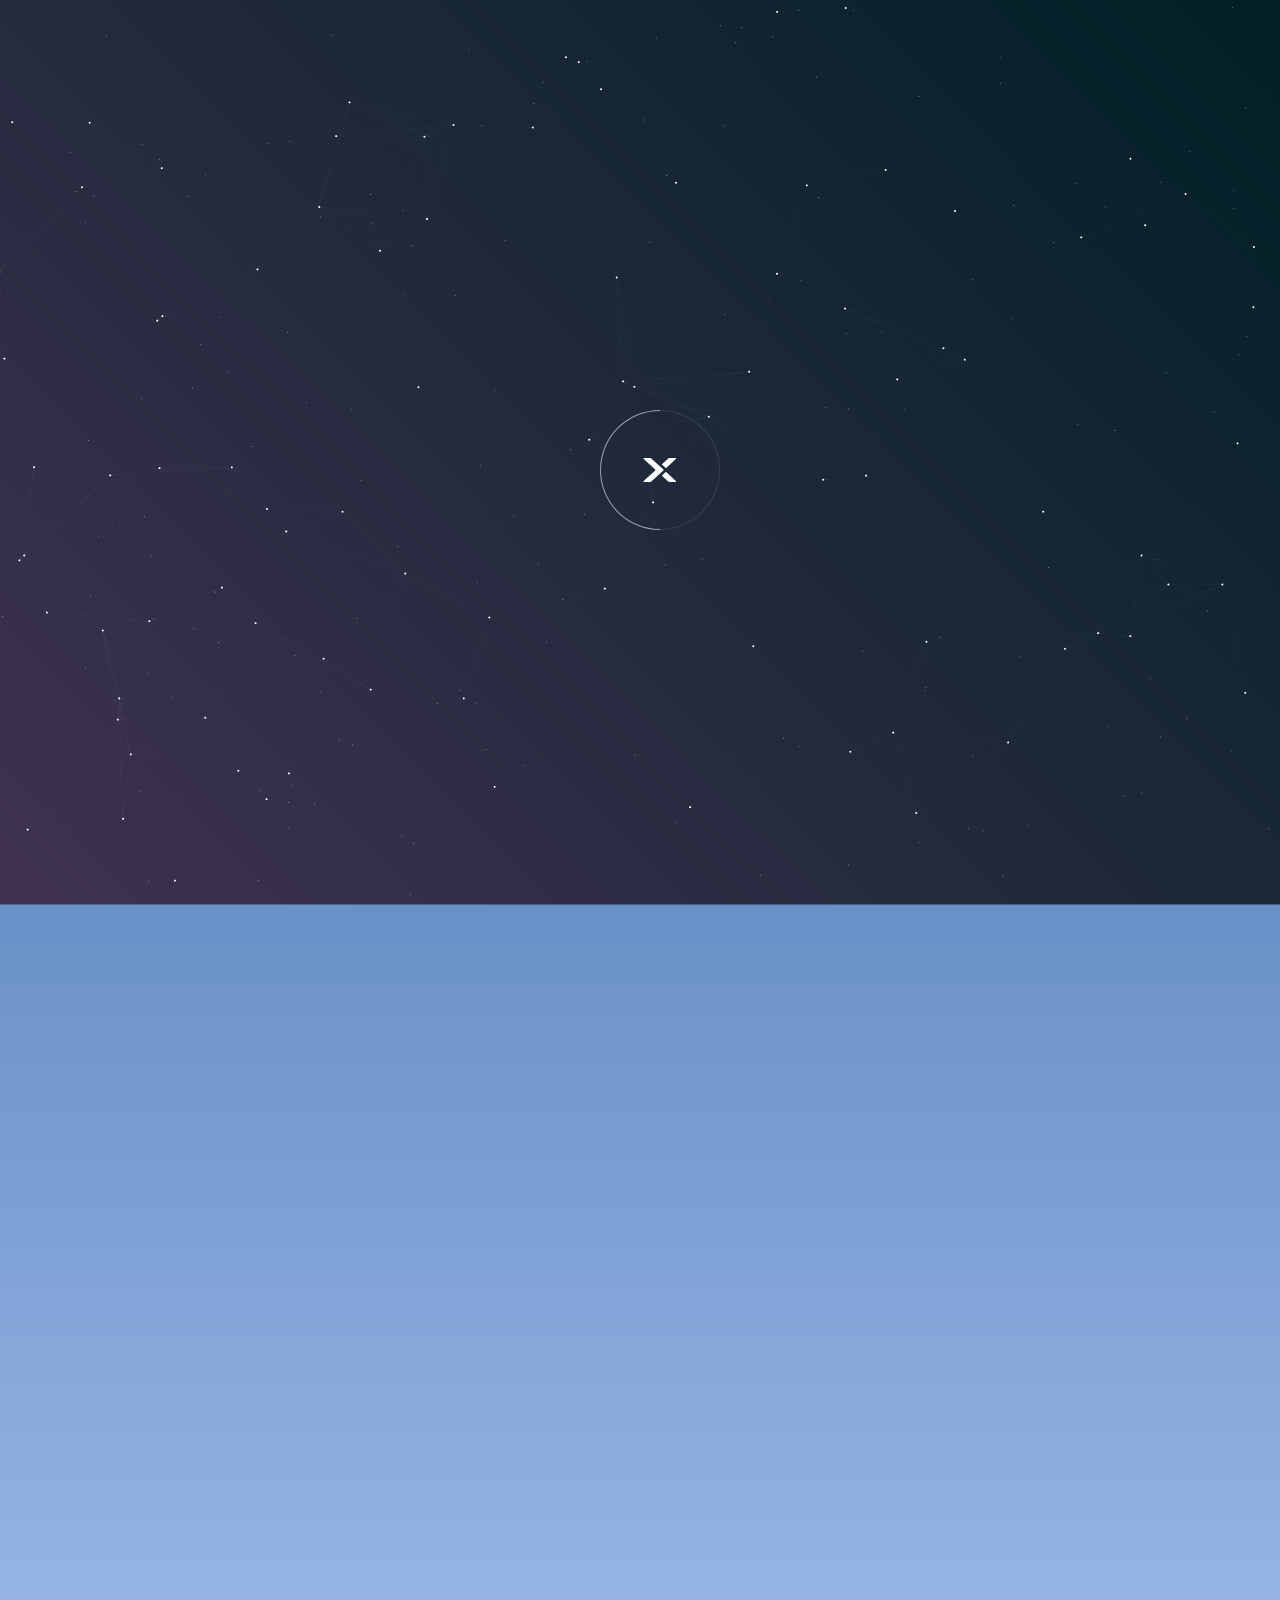
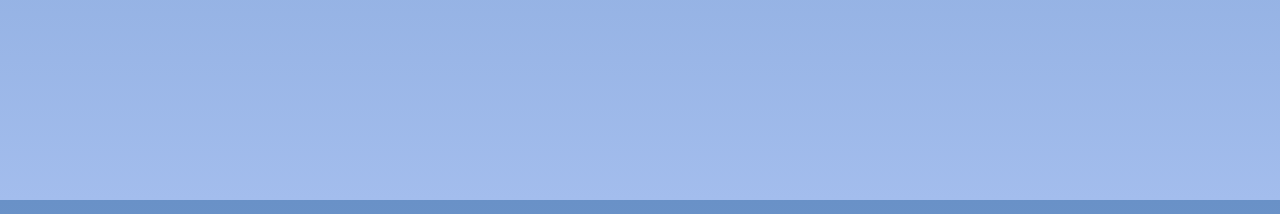
==== commit 3408398f: "节点文件" ====
--- a/src/main/resources/templates/index.html
+++ b/src/main/resources/templates/index.html
@@ -101,6 +101,7 @@
               <circle cx="8.5" cy="8.5" r="1.5"/>
               <polyline points="21 15 16 10 5 21"/>
             </svg>
+            <span class="access-text"></span>
           </div>
           <span class="access-text"></span>
         </div>
--- a/src/main/resources/static/style.css
+++ b/src/main/resources/static/style.css
@@ -10,6 +10,10 @@
   width: 100%;
   height: 100vh;
   margin: 0;
+}
+
+h1{
+  color: #ffffff;
 }
 
 body {
@@ -36,6 +40,7 @@
 a {
   text-decoration: none;
   cursor: pointer;
+  outline:none;
 }
 
 .app-container {
@@ -66,6 +71,7 @@
   overflow: auto;
 }
 .left-area.show {
+  background: #292F3F;
   transform: translateX(0);
   opacity: 1;
   z-index: 88;
@@ -83,6 +89,7 @@
   color: var(--light-font);
   margin-bottom: 32px;
   transition: 0.2s;
+  outline:none;
 }
 .item-link.active {
   color: var(--dark-font);
@@ -104,7 +111,7 @@
   flex: 1;
   height: 100%;
   overflow-y: auto;
-  background: linear-gradient(97deg, #f2f7fd 0%, #f0f4fd 90%);
+  background: #292F3F;
   border-radius: 0 10px 10px 0;
   padding-bottom: 24px;
   position: relative;
@@ -194,6 +201,7 @@
   justify-content: center;
 }
 .access-icon svg {
+  margin: 20px;
   width: 36px;
   height: 36px;
 }
